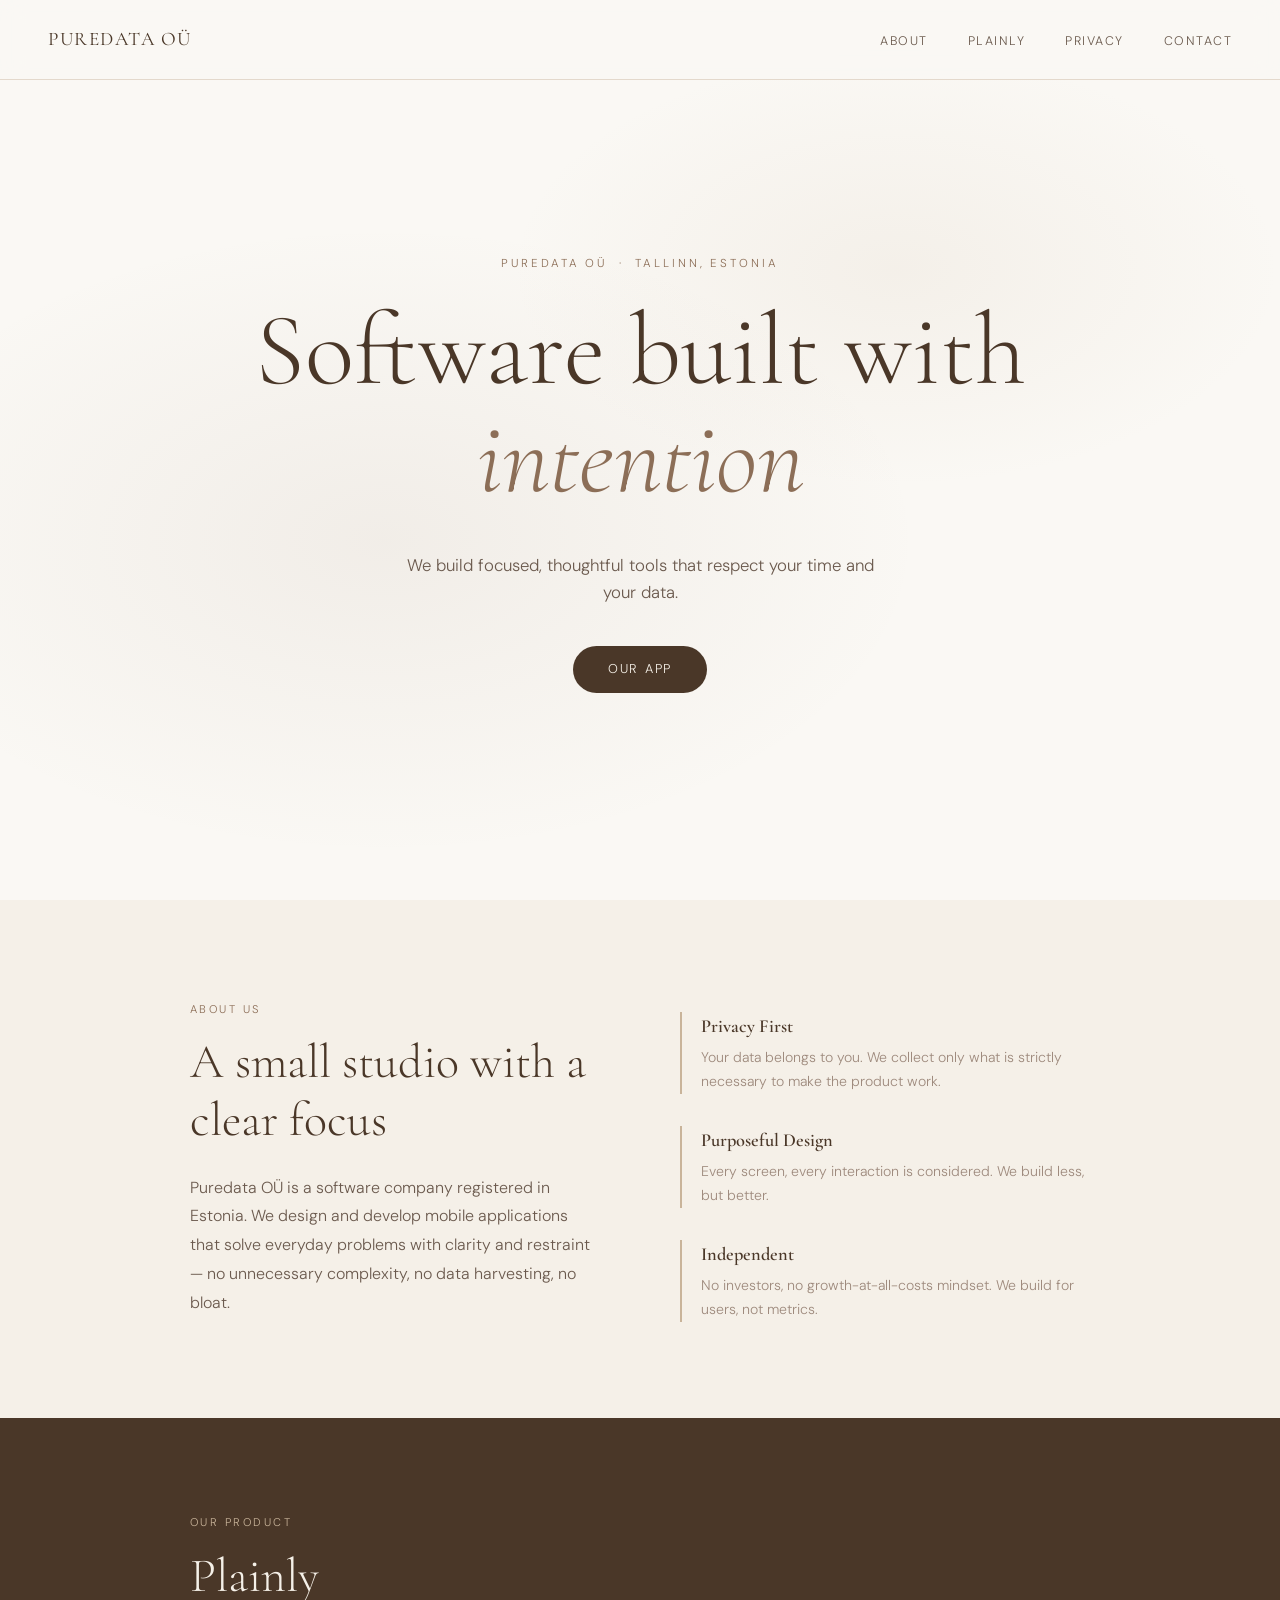
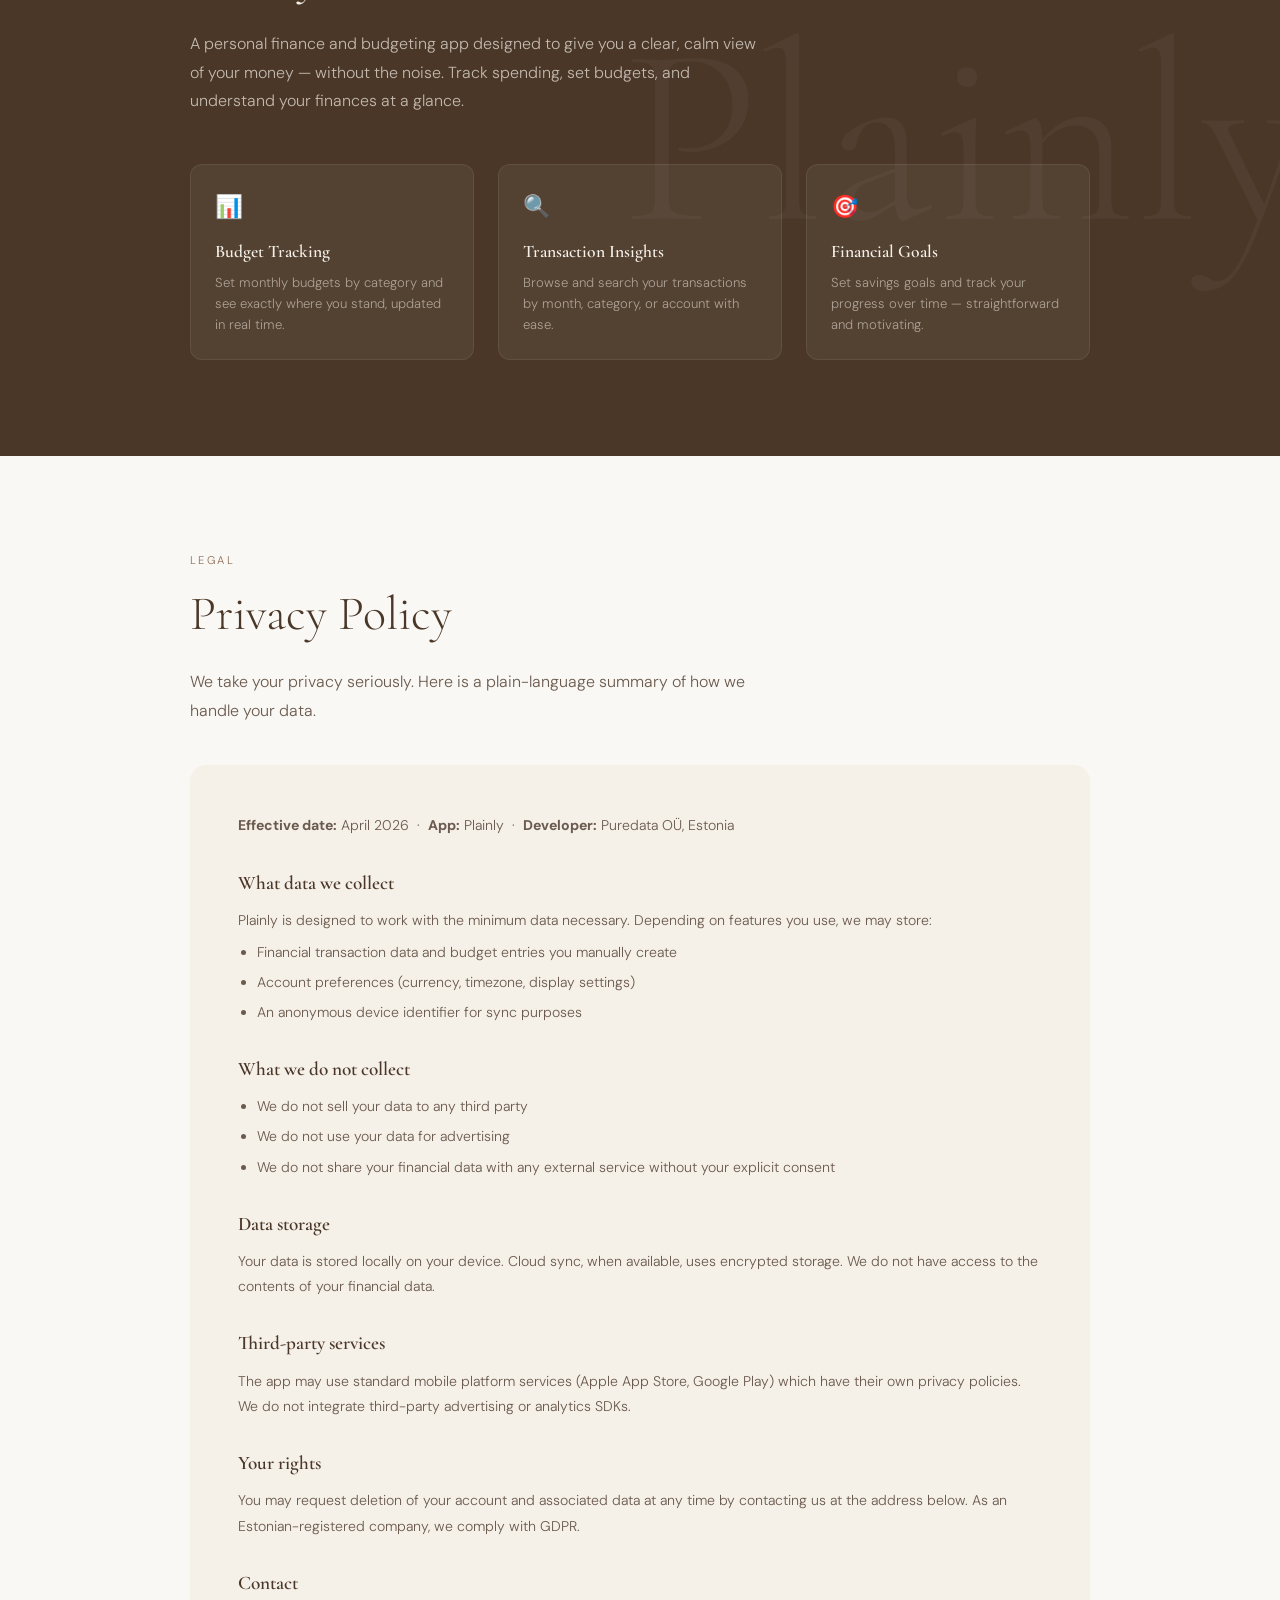
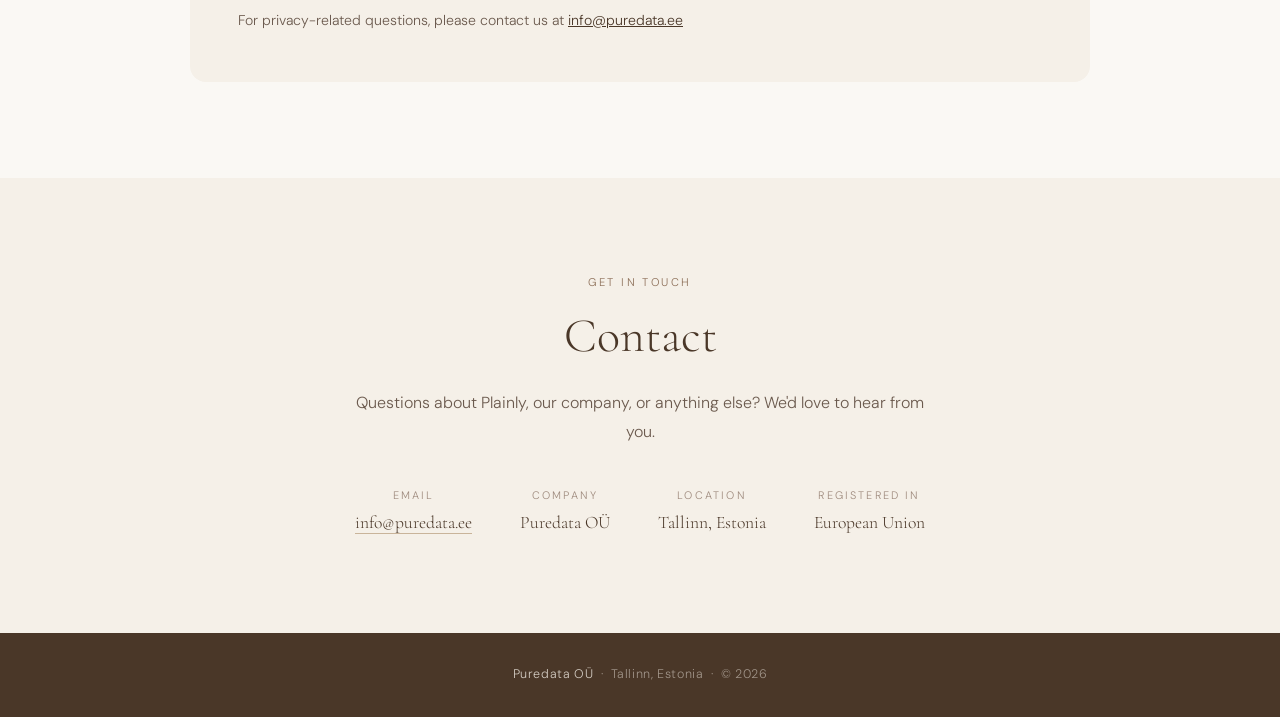
==== index.html @ ced9083c "Add initial HTML structure for Puredata OÜ website This file contains the complete HTML structure fo" ====
<!DOCTYPE html>
<html lang="en">
<head>
  <meta charset="UTF-8" />
  <meta name="viewport" content="width=device-width, initial-scale=1.0" />
  <title>Puredata OÜ</title>
  <link rel="preconnect" href="https://fonts.googleapis.com" />
  <link rel="preconnect" href="https://fonts.gstatic.com" crossorigin />
  <link href="https://fonts.googleapis.com/css2?family=Cormorant+Garamond:ital,wght@0,300;0,400;0,600;1,300;1,400&family=DM+Sans:wght@300;400;500&display=swap" rel="stylesheet" />
  <style>
    :root {
      --cream: #f5f0e8;
      --warm-white: #faf8f4;
      --walnut: #4a3728;
      --walnut-mid: #6b4f3a;
      --walnut-light: #8c6e57;
      --tan: #c9b49a;
      --tan-light: #e4d9cc;
      --text-dark: #2a1f17;
      --text-mid: #6b5a4e;
      --text-light: #9e8a7d;
    }

    *, *::before, *::after { box-sizing: border-box; margin: 0; padding: 0; }

    html { scroll-behavior: smooth; }

    body {
      background: var(--warm-white);
      color: var(--text-dark);
      font-family: 'DM Sans', sans-serif;
      font-weight: 300;
      line-height: 1.6;
      overflow-x: hidden;
    }

    /* NAV */
    nav {
      position: fixed;
      top: 0; left: 0; right: 0;
      z-index: 100;
      display: flex;
      align-items: center;
      justify-content: space-between;
      padding: 1.5rem 3rem;
      background: rgba(250, 248, 244, 0.85);
      backdrop-filter: blur(12px);
      border-bottom: 1px solid var(--tan-light);
    }

    .nav-logo {
      font-family: 'Cormorant Garamond', serif;
      font-size: 1.2rem;
      font-weight: 400;
      letter-spacing: 0.08em;
      color: var(--walnut);
      text-transform: uppercase;
    }

    .nav-links {
      display: flex;
      gap: 2.5rem;
      list-style: none;
    }

    .nav-links a {
      font-size: 0.78rem;
      letter-spacing: 0.12em;
      text-transform: uppercase;
      color: var(--text-mid);
      text-decoration: none;
      transition: color 0.2s;
    }

    .nav-links a:hover { color: var(--walnut); }

    /* HERO */
    .hero {
      min-height: 100vh;
      display: flex;
      flex-direction: column;
      align-items: center;
      justify-content: center;
      text-align: center;
      padding: 8rem 2rem 5rem;
      position: relative;
      overflow: hidden;
    }

    .hero::before {
      content: '';
      position: absolute;
      inset: 0;
      background:
        radial-gradient(ellipse 60% 50% at 30% 60%, rgba(139, 110, 87, 0.08) 0%, transparent 70%),
        radial-gradient(ellipse 50% 40% at 70% 30%, rgba(201, 180, 154, 0.12) 0%, transparent 60%);
      pointer-events: none;
    }

    .hero-eyebrow {
      font-size: 0.72rem;
      letter-spacing: 0.25em;
      text-transform: uppercase;
      color: var(--walnut-light);
      margin-bottom: 1.5rem;
      opacity: 0;
      animation: fadeUp 0.8s ease forwards 0.2s;
    }

    .hero-title {
      font-family: 'Cormorant Garamond', serif;
      font-size: clamp(3.5rem, 8vw, 7rem);
      font-weight: 300;
      line-height: 1.05;
      color: var(--walnut);
      margin-bottom: 1rem;
      opacity: 0;
      animation: fadeUp 0.9s ease forwards 0.4s;
    }

    .hero-title em {
      font-style: italic;
      color: var(--walnut-light);
    }

    .hero-sub {
      font-size: 1.05rem;
      color: var(--text-mid);
      max-width: 480px;
      margin: 1.5rem auto 2.5rem;
      font-weight: 300;
      opacity: 0;
      animation: fadeUp 0.9s ease forwards 0.6s;
    }

    .hero-cta {
      display: inline-block;
      background: var(--walnut);
      color: var(--cream);
      padding: 0.85rem 2.2rem;
      border-radius: 100px;
      font-size: 0.8rem;
      letter-spacing: 0.14em;
      text-transform: uppercase;
      text-decoration: none;
      transition: background 0.2s, transform 0.2s;
      opacity: 0;
      animation: fadeUp 0.9s ease forwards 0.8s;
    }

    .hero-cta:hover {
      background: var(--walnut-mid);
      transform: translateY(-2px);
    }

    /* DIVIDER */
    .divider {
      width: 40px;
      height: 1px;
      background: var(--tan);
      margin: 0 auto;
    }

    /* SECTION BASE */
    section {
      padding: 6rem 2rem;
    }

    .container {
      max-width: 900px;
      margin: 0 auto;
    }

    .section-label {
      font-size: 0.7rem;
      letter-spacing: 0.22em;
      text-transform: uppercase;
      color: var(--walnut-light);
      margin-bottom: 1rem;
    }

    .section-title {
      font-family: 'Cormorant Garamond', serif;
      font-size: clamp(2rem, 4vw, 3rem);
      font-weight: 300;
      color: var(--walnut);
      line-height: 1.2;
      margin-bottom: 1.5rem;
    }

    .section-body {
      font-size: 1rem;
      color: var(--text-mid);
      max-width: 580px;
      line-height: 1.8;
    }

    /* ABOUT */
    .about {
      background: var(--cream);
    }

    .about-grid {
      display: grid;
      grid-template-columns: 1fr 1fr;
      gap: 5rem;
      align-items: center;
    }

    .about-values {
      display: flex;
      flex-direction: column;
      gap: 2rem;
      margin-top: 1rem;
    }

    .value-item {
      border-left: 2px solid var(--tan);
      padding-left: 1.2rem;
    }

    .value-title {
      font-family: 'Cormorant Garamond', serif;
      font-size: 1.15rem;
      font-weight: 600;
      color: var(--walnut);
      margin-bottom: 0.3rem;
    }

    .value-desc {
      font-size: 0.88rem;
      color: var(--text-light);
      line-height: 1.7;
    }

    /* APP SECTION */
    .app-section {
      background: var(--walnut);
      color: var(--cream);
      position: relative;
      overflow: hidden;
    }

    .app-section::before {
      content: 'Plainly';
      position: absolute;
      right: -2rem;
      top: 50%;
      transform: translateY(-50%);
      font-family: 'Cormorant Garamond', serif;
      font-size: clamp(8rem, 20vw, 18rem);
      font-weight: 300;
      color: rgba(255,255,255,0.04);
      line-height: 1;
      pointer-events: none;
      white-space: nowrap;
    }

    .app-section .section-label { color: var(--tan); }
    .app-section .section-title { color: var(--cream); }
    .app-section .section-body { color: rgba(245, 240, 232, 0.7); }

    .app-features {
      display: grid;
      grid-template-columns: repeat(3, 1fr);
      gap: 1.5rem;
      margin-top: 3rem;
    }

    .feature-card {
      background: rgba(255,255,255,0.05);
      border: 1px solid rgba(255,255,255,0.08);
      border-radius: 12px;
      padding: 1.5rem;
      transition: background 0.2s;
    }

    .feature-card:hover {
      background: rgba(255,255,255,0.09);
    }

    .feature-icon {
      font-size: 1.4rem;
      margin-bottom: 0.8rem;
    }

    .feature-name {
      font-family: 'Cormorant Garamond', serif;
      font-size: 1.1rem;
      font-weight: 600;
      color: var(--cream);
      margin-bottom: 0.4rem;
    }

    .feature-desc {
      font-size: 0.82rem;
      color: rgba(245, 240, 232, 0.55);
      line-height: 1.6;
    }

    /* PRIVACY POLICY */
    .privacy {
      background: var(--warm-white);
    }

    .privacy-content {
      background: var(--cream);
      border-radius: 16px;
      padding: 3rem;
      margin-top: 2.5rem;
    }

    .privacy-content h3 {
      font-family: 'Cormorant Garamond', serif;
      font-size: 1.2rem;
      font-weight: 600;
      color: var(--walnut);
      margin: 1.8rem 0 0.6rem;
    }

    .privacy-content h3:first-child { margin-top: 0; }

    .privacy-content p, .privacy-content li {
      font-size: 0.88rem;
      color: var(--text-mid);
      line-height: 1.8;
    }

    .privacy-content ul {
      padding-left: 1.2rem;
      margin-top: 0.4rem;
    }

    .privacy-content li { margin-bottom: 0.3rem; }

    /* CONTACT */
    .contact {
      background: var(--cream);
      text-align: center;
    }

    .contact .section-body { margin: 0 auto; }

    .contact-details {
      display: flex;
      justify-content: center;
      gap: 3rem;
      margin-top: 2.5rem;
      flex-wrap: wrap;
    }

    .contact-item {
      display: flex;
      flex-direction: column;
      gap: 0.3rem;
    }

    .contact-label {
      font-size: 0.68rem;
      letter-spacing: 0.2em;
      text-transform: uppercase;
      color: var(--text-light);
    }

    .contact-value {
      font-family: 'Cormorant Garamond', serif;
      font-size: 1.1rem;
      color: var(--walnut);
    }

    .contact-value a {
      color: inherit;
      text-decoration: none;
      border-bottom: 1px solid var(--tan);
      transition: border-color 0.2s;
    }

    .contact-value a:hover { border-color: var(--walnut); }

    /* FOOTER */
    footer {
      background: var(--walnut);
      color: rgba(245, 240, 232, 0.5);
      text-align: center;
      padding: 2rem;
      font-size: 0.78rem;
      letter-spacing: 0.05em;
    }

    footer span { color: rgba(245, 240, 232, 0.8); }

    /* ANIMATIONS */
    @keyframes fadeUp {
      from { opacity: 0; transform: translateY(20px); }
      to   { opacity: 1; transform: translateY(0); }
    }

    /* RESPONSIVE */
    @media (max-width: 700px) {
      nav { padding: 1.2rem 1.5rem; }
      .nav-links { gap: 1.5rem; }
      .about-grid { grid-template-columns: 1fr; gap: 2.5rem; }
      .app-features { grid-template-columns: 1fr; }
      .privacy-content { padding: 1.8rem; }
      .contact-details { gap: 2rem; }
    }
  </style>
</head>
<body>

  <!-- NAV -->
  <nav>
    <div class="nav-logo">Puredata OÜ</div>
    <ul class="nav-links">
      <li><a href="#about">About</a></li>
      <li><a href="#app">Plainly</a></li>
      <li><a href="#privacy">Privacy</a></li>
      <li><a href="#contact">Contact</a></li>
    </ul>
  </nav>

  <!-- HERO -->
  <section class="hero">
    <p class="hero-eyebrow">Puredata OÜ &nbsp;·&nbsp; Tallinn, Estonia</p>
    <h1 class="hero-title">Software built with<br /><em>intention</em></h1>
    <p class="hero-sub">We build focused, thoughtful tools that respect your time and your data.</p>
    <a href="#app" class="hero-cta">Our App</a>
  </section>

  <!-- ABOUT -->
  <section class="about" id="about">
    <div class="container">
      <div class="about-grid">
        <div>
          <p class="section-label">About Us</p>
          <h2 class="section-title">A small studio with a clear focus</h2>
          <p class="section-body">Puredata OÜ is a software company registered in Estonia. We design and develop mobile applications that solve everyday problems with clarity and restraint — no unnecessary complexity, no data harvesting, no bloat.</p>
        </div>
        <div class="about-values">
          <div class="value-item">
            <div class="value-title">Privacy First</div>
            <div class="value-desc">Your data belongs to you. We collect only what is strictly necessary to make the product work.</div>
          </div>
          <div class="value-item">
            <div class="value-title">Purposeful Design</div>
            <div class="value-desc">Every screen, every interaction is considered. We build less, but better.</div>
          </div>
          <div class="value-item">
            <div class="value-title">Independent</div>
            <div class="value-desc">No investors, no growth-at-all-costs mindset. We build for users, not metrics.</div>
          </div>
        </div>
      </div>
    </div>
  </section>

  <!-- APP -->
  <section class="app-section" id="app">
    <div class="container">
      <p class="section-label">Our Product</p>
      <h2 class="section-title">Plainly</h2>
      <p class="section-body">A personal finance and budgeting app designed to give you a clear, calm view of your money — without the noise. Track spending, set budgets, and understand your finances at a glance.</p>
      <div class="app-features">
        <div class="feature-card">
          <div class="feature-icon">📊</div>
          <div class="feature-name">Budget Tracking</div>
          <div class="feature-desc">Set monthly budgets by category and see exactly where you stand, updated in real time.</div>
        </div>
        <div class="feature-card">
          <div class="feature-icon">🔍</div>
          <div class="feature-name">Transaction Insights</div>
          <div class="feature-desc">Browse and search your transactions by month, category, or account with ease.</div>
        </div>
        <div class="feature-card">
          <div class="feature-icon">🎯</div>
          <div class="feature-name">Financial Goals</div>
          <div class="feature-desc">Set savings goals and track your progress over time — straightforward and motivating.</div>
        </div>
      </div>
    </div>
  </section>

  <!-- PRIVACY POLICY -->
  <section class="privacy" id="privacy">
    <div class="container">
      <p class="section-label">Legal</p>
      <h2 class="section-title">Privacy Policy</h2>
      <p class="section-body">We take your privacy seriously. Here is a plain-language summary of how we handle your data.</p>

      <div class="privacy-content">
        <p><strong>Effective date:</strong> April 2026 &nbsp;·&nbsp; <strong>App:</strong> Plainly &nbsp;·&nbsp; <strong>Developer:</strong> Puredata OÜ, Estonia</p>

        <h3>What data we collect</h3>
        <p>Plainly is designed to work with the minimum data necessary. Depending on features you use, we may store:</p>
        <ul>
          <li>Financial transaction data and budget entries you manually create</li>
          <li>Account preferences (currency, timezone, display settings)</li>
          <li>An anonymous device identifier for sync purposes</li>
        </ul>

        <h3>What we do not collect</h3>
        <ul>
          <li>We do not sell your data to any third party</li>
          <li>We do not use your data for advertising</li>
          <li>We do not share your financial data with any external service without your explicit consent</li>
        </ul>

        <h3>Data storage</h3>
        <p>Your data is stored locally on your device. Cloud sync, when available, uses encrypted storage. We do not have access to the contents of your financial data.</p>

        <h3>Third-party services</h3>
        <p>The app may use standard mobile platform services (Apple App Store, Google Play) which have their own privacy policies. We do not integrate third-party advertising or analytics SDKs.</p>

        <h3>Your rights</h3>
        <p>You may request deletion of your account and associated data at any time by contacting us at the address below. As an Estonian-registered company, we comply with GDPR.</p>

        <h3>Contact</h3>
        <p>For privacy-related questions, please contact us at <a href="mailto:info@puredata.ee" style="color: var(--walnut);">info@puredata.ee</a></p>
      </div>
    </div>
  </section>

  <!-- CONTACT -->
  <section class="contact" id="contact">
    <div class="container">
      <p class="section-label">Get in Touch</p>
      <h2 class="section-title">Contact</h2>
      <p class="section-body">Questions about Plainly, our company, or anything else? We'd love to hear from you.</p>
      <div class="contact-details">
        <div class="contact-item">
          <span class="contact-label">Email</span>
          <span class="contact-value"><a href="mailto:info@puredata.ee">info@puredata.ee</a></span>
        </div>
        <div class="contact-item">
          <span class="contact-label">Company</span>
          <span class="contact-value">Puredata OÜ</span>
        </div>
        <div class="contact-item">
          <span class="contact-label">Location</span>
          <span class="contact-value">Tallinn, Estonia</span>
        </div>
        <div class="contact-item">
          <span class="contact-label">Registered in</span>
          <span class="contact-value">European Union</span>
        </div>
      </div>
    </div>
  </section>

  <!-- FOOTER -->
  <footer>
    <span>Puredata OÜ</span> &nbsp;·&nbsp; Tallinn, Estonia &nbsp;·&nbsp; © 2026
  </footer>

</body>
</html>
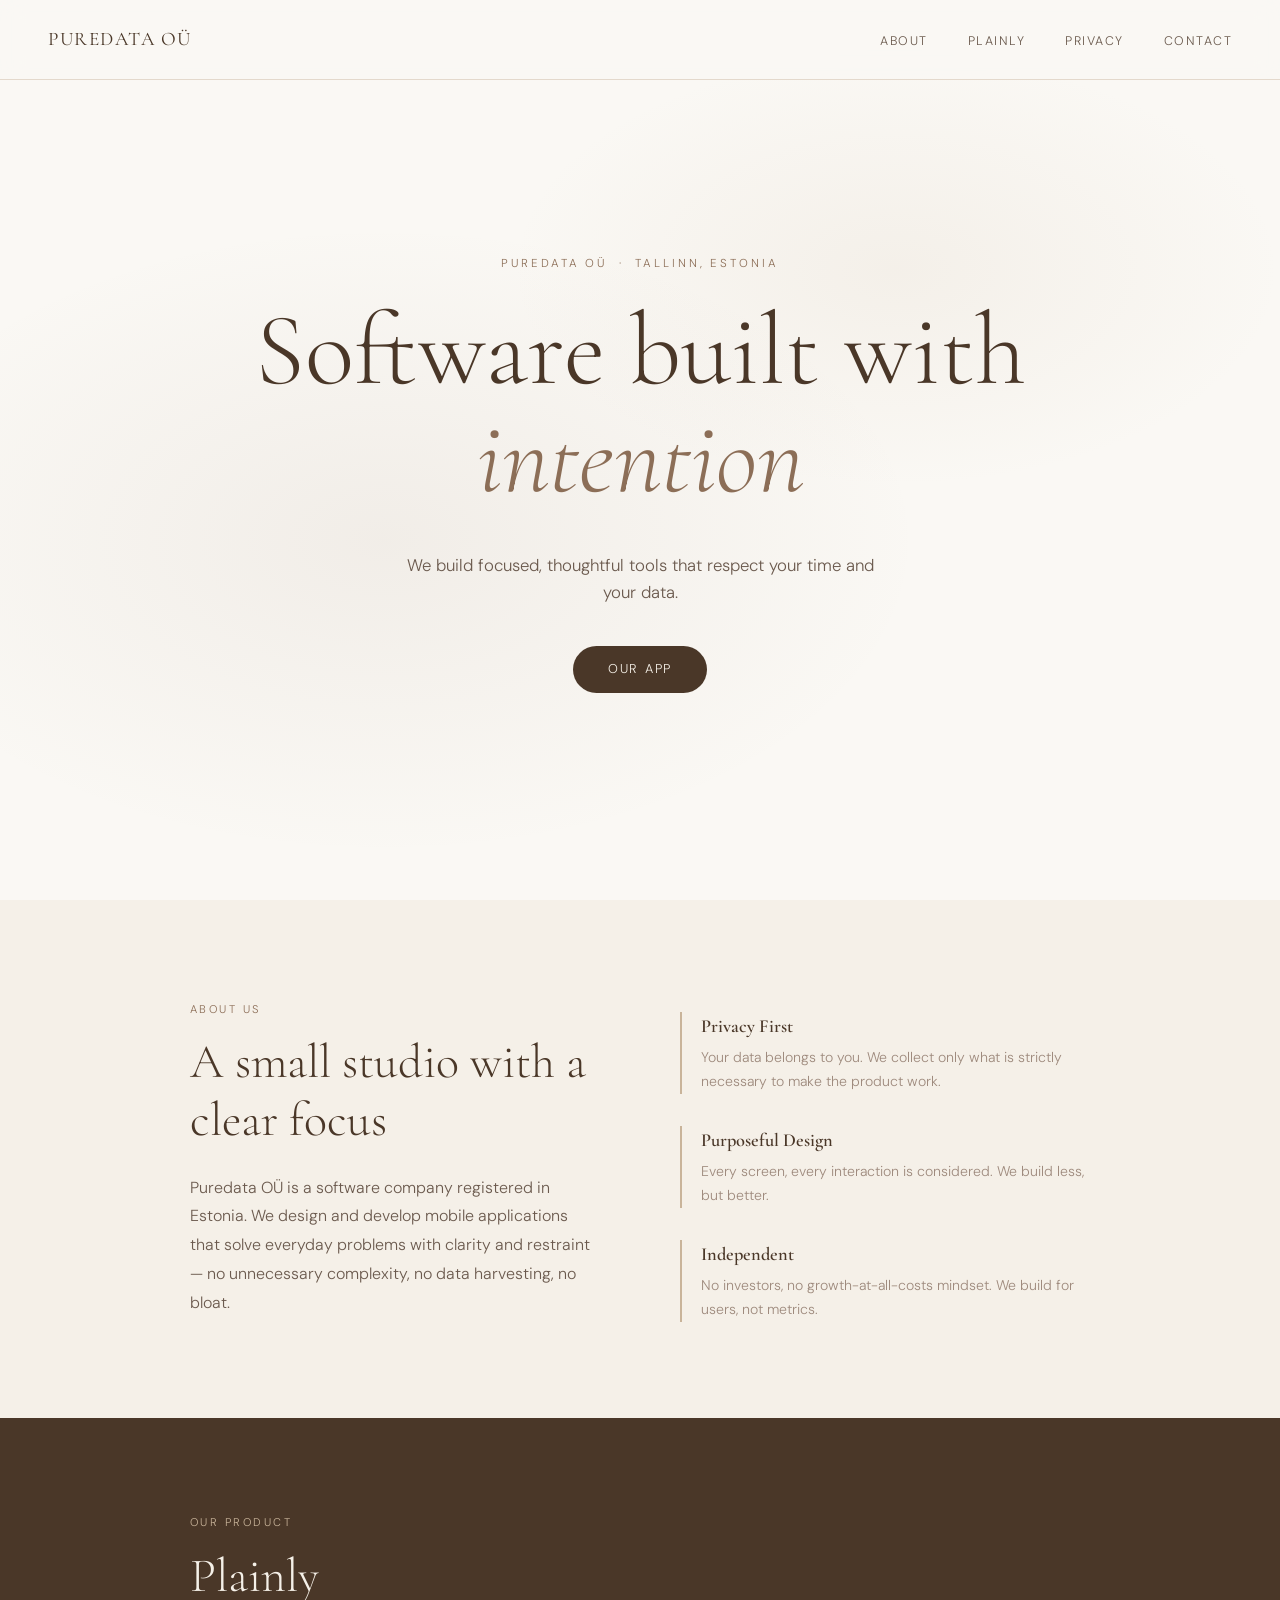
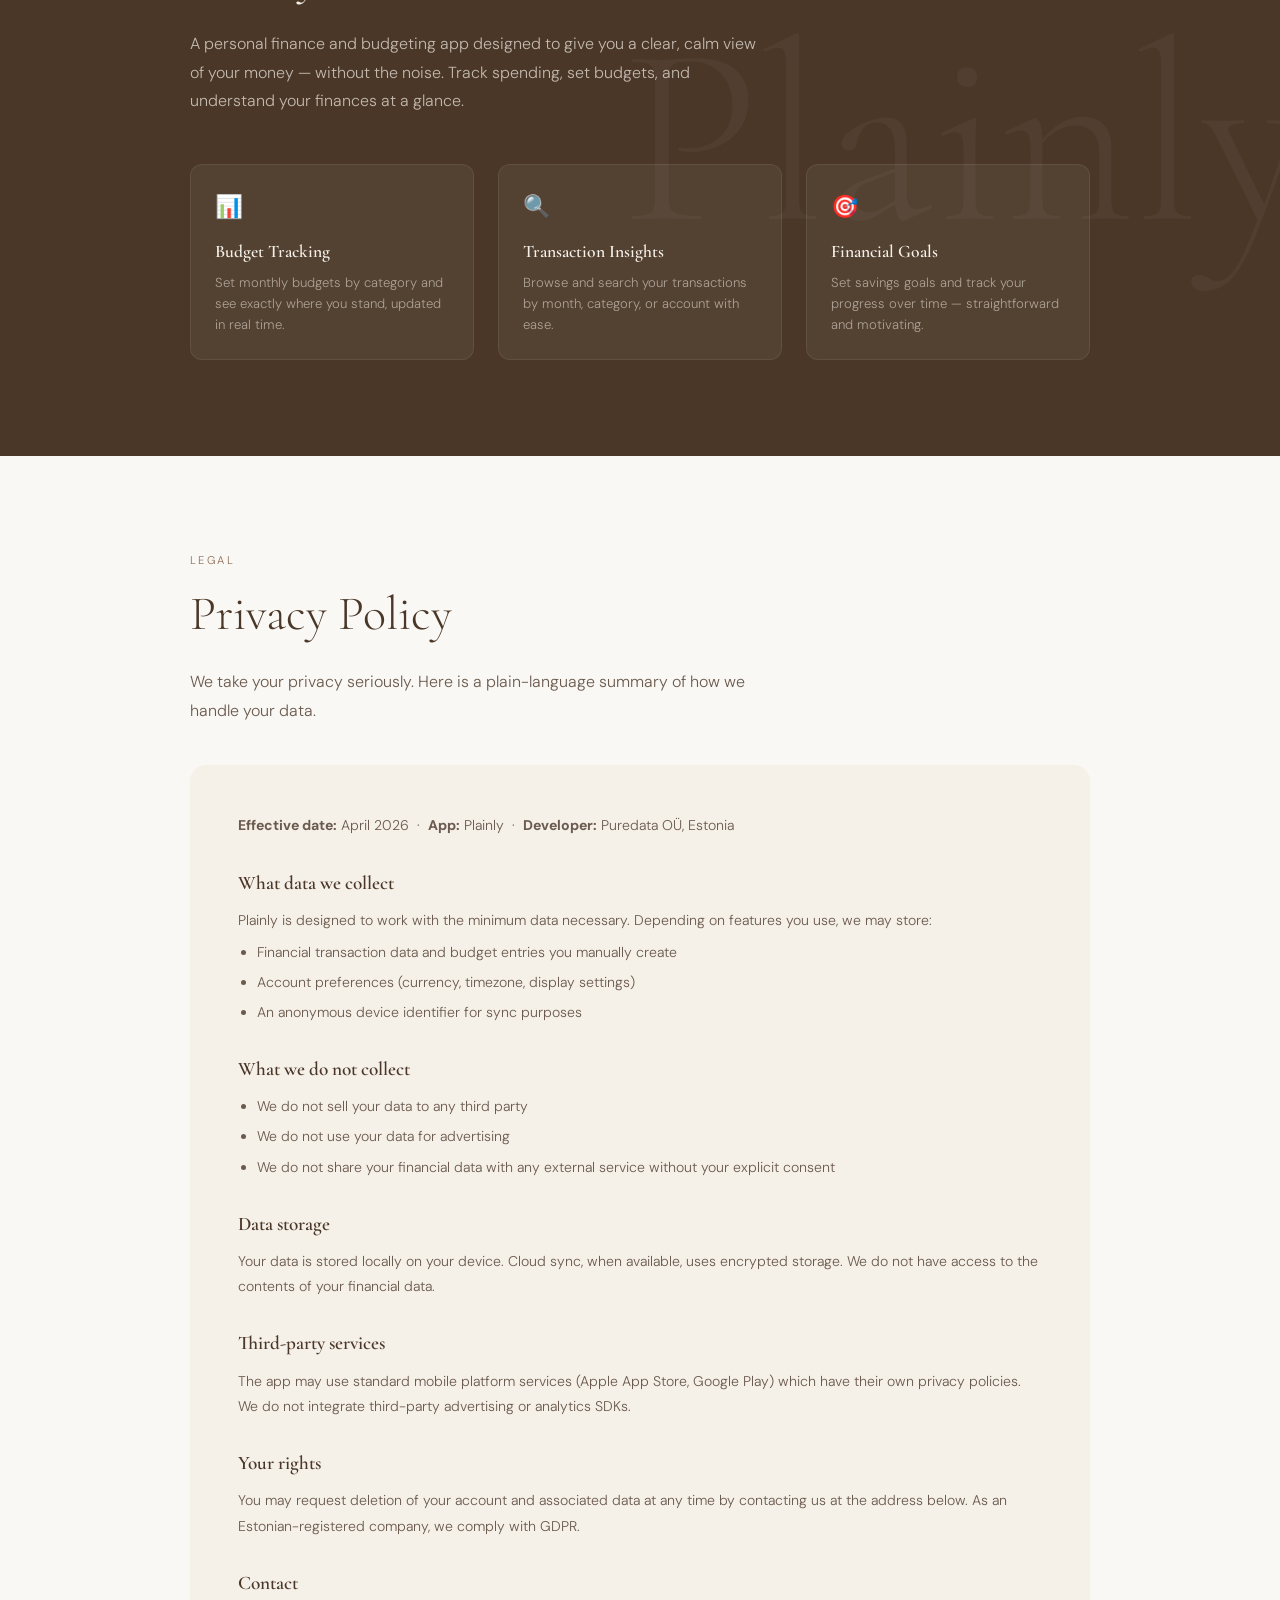
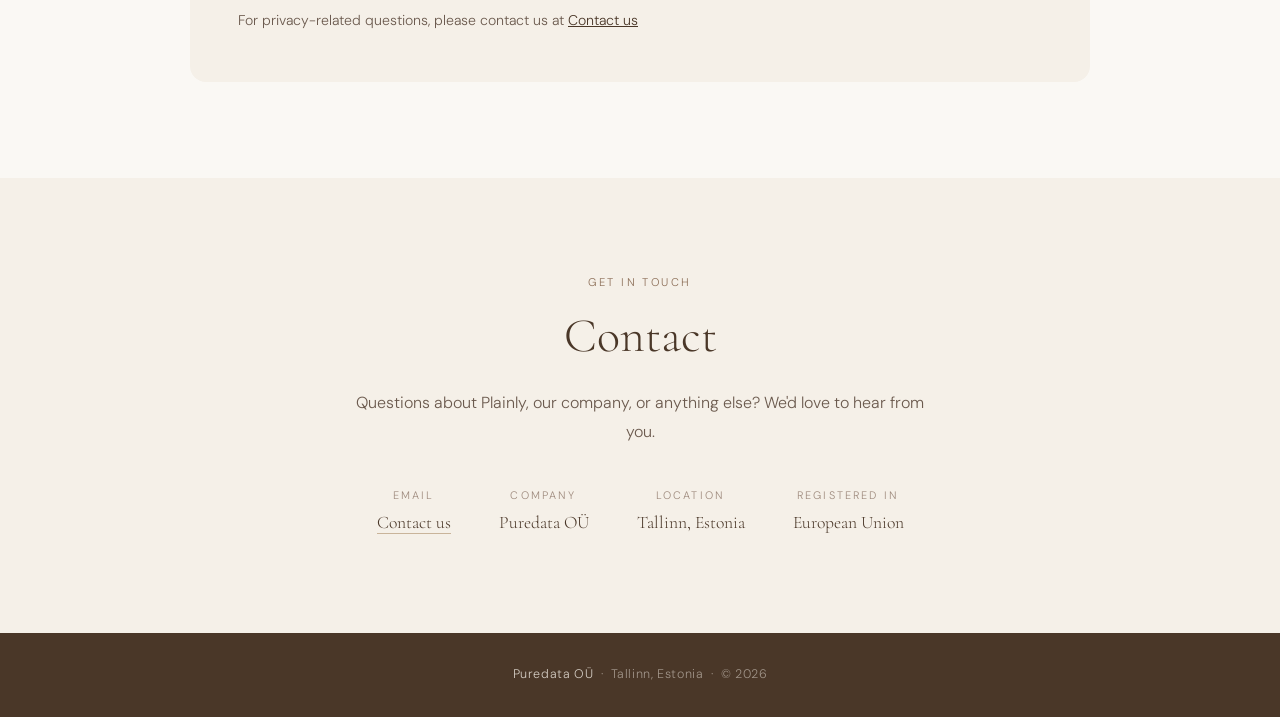
==== commit a78f6b62: "Update index.html" ====
--- a/index.html
+++ b/index.html
@@ -515,7 +515,7 @@
         <p>You may request deletion of your account and associated data at any time by contacting us at the address below. As an Estonian-registered company, we comply with GDPR.</p>
 
         <h3>Contact</h3>
-        <p>For privacy-related questions, please contact us at <a href="mailto:info@puredata.ee" style="color: var(--walnut);">info@puredata.ee</a></p>
+        <p>For privacy-related questions, please contact us at <a href="mailto:info@puredata.ee" style="color: var(--walnut);">Contact us</a></p>
       </div>
     </div>
   </section>
@@ -529,7 +529,7 @@
       <div class="contact-details">
         <div class="contact-item">
           <span class="contact-label">Email</span>
-          <span class="contact-value"><a href="mailto:info@puredata.ee">info@puredata.ee</a></span>
+          <span class="contact-value"><a href="mailto:info@puredata.ee">Contact us</a></span>
         </div>
         <div class="contact-item">
           <span class="contact-label">Company</span>
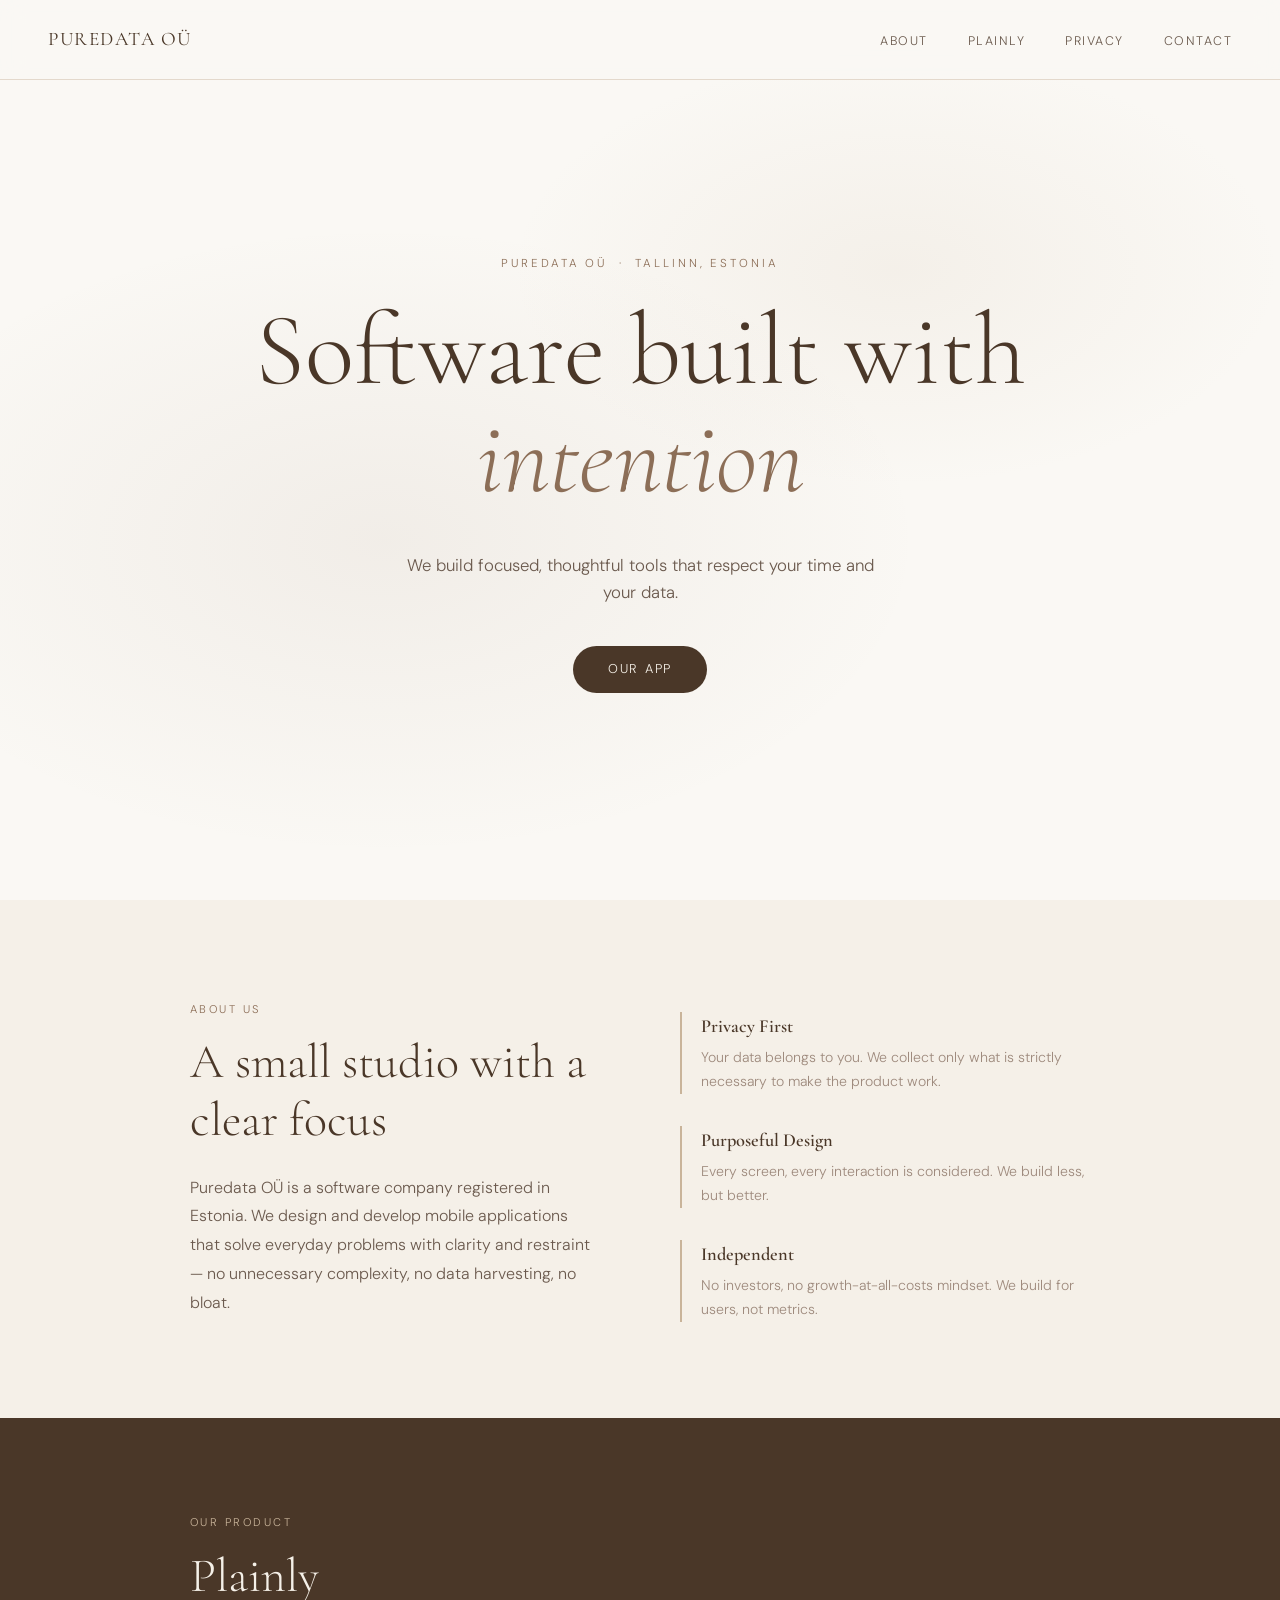
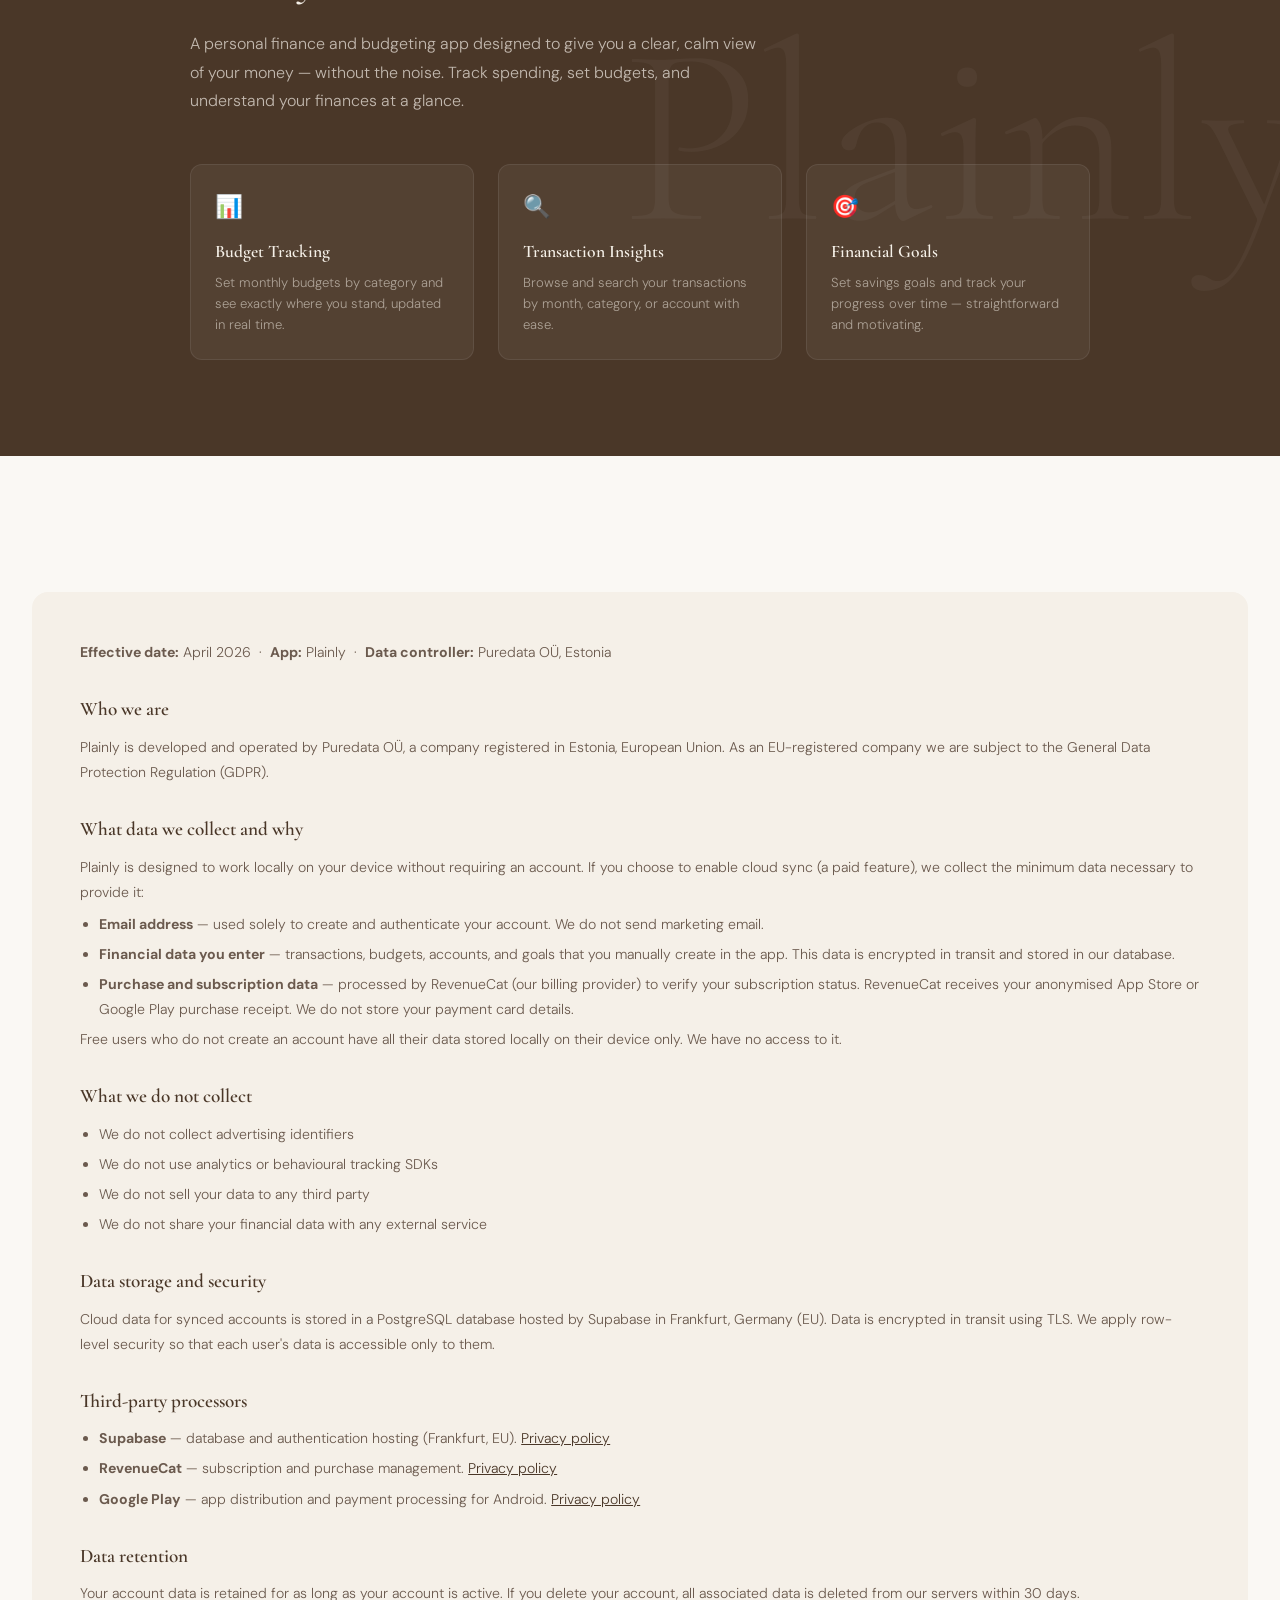
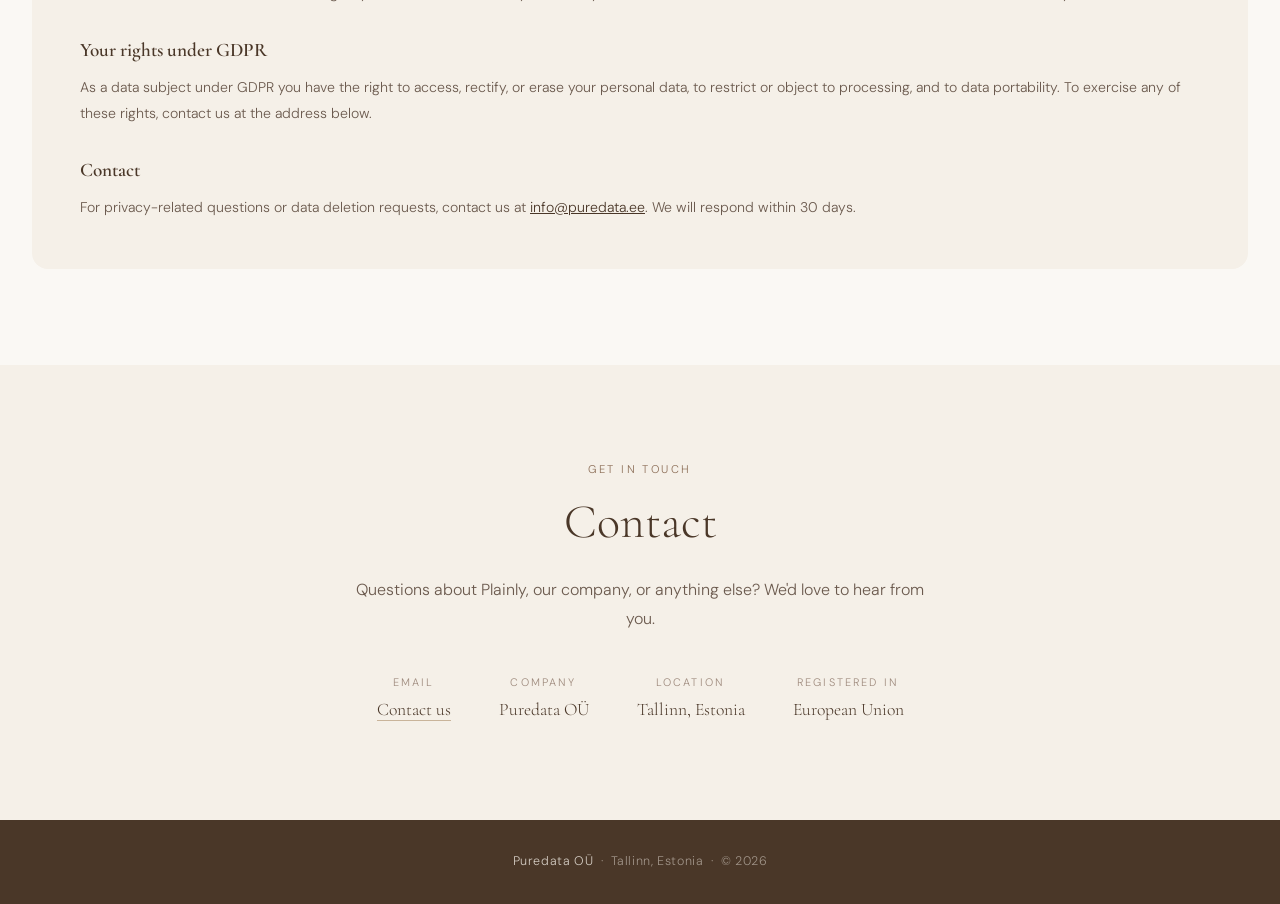
==== commit 4359bf48: "Update index.html" ====
--- a/index.html
+++ b/index.html
@@ -482,42 +482,49 @@
 
   <!-- PRIVACY POLICY -->
   <section class="privacy" id="privacy">
-    <div class="container">
-      <p class="section-label">Legal</p>
-      <h2 class="section-title">Privacy Policy</h2>
-      <p class="section-body">We take your privacy seriously. Here is a plain-language summary of how we handle your data.</p>
-
-      <div class="privacy-content">
-        <p><strong>Effective date:</strong> April 2026 &nbsp;·&nbsp; <strong>App:</strong> Plainly &nbsp;·&nbsp; <strong>Developer:</strong> Puredata OÜ, Estonia</p>
-
-        <h3>What data we collect</h3>
-        <p>Plainly is designed to work with the minimum data necessary. Depending on features you use, we may store:</p>
-        <ul>
-          <li>Financial transaction data and budget entries you manually create</li>
-          <li>Account preferences (currency, timezone, display settings)</li>
-          <li>An anonymous device identifier for sync purposes</li>
-        </ul>
-
-        <h3>What we do not collect</h3>
-        <ul>
-          <li>We do not sell your data to any third party</li>
-          <li>We do not use your data for advertising</li>
-          <li>We do not share your financial data with any external service without your explicit consent</li>
-        </ul>
-
-        <h3>Data storage</h3>
-        <p>Your data is stored locally on your device. Cloud sync, when available, uses encrypted storage. We do not have access to the contents of your financial data.</p>
-
-        <h3>Third-party services</h3>
-        <p>The app may use standard mobile platform services (Apple App Store, Google Play) which have their own privacy policies. We do not integrate third-party advertising or analytics SDKs.</p>
-
-        <h3>Your rights</h3>
-        <p>You may request deletion of your account and associated data at any time by contacting us at the address below. As an Estonian-registered company, we comply with GDPR.</p>
-
-        <h3>Contact</h3>
-        <p>For privacy-related questions, please contact us at <a href="mailto:info@puredata.ee" style="color: var(--walnut);">Contact us</a></p>
-      </div>
+    <div class="privacy-content">
+      <p><strong>Effective date:</strong> April 2026 &nbsp;·&nbsp; <strong>App:</strong> Plainly &nbsp;·&nbsp; <strong>Data controller:</strong> Puredata OÜ, Estonia</p>
+    
+      <h3>Who we are</h3>
+      <p>Plainly is developed and operated by Puredata OÜ, a company registered in Estonia, European Union. As an EU-registered company we are subject to the General Data Protection Regulation (GDPR).</p>
+    
+      <h3>What data we collect and why</h3>
+      <p>Plainly is designed to work locally on your device without requiring an account. If you choose to enable cloud sync (a paid feature), we collect the minimum data necessary to provide it:</p>
+      <ul>
+        <li><strong>Email address</strong> — used solely to create and authenticate your account. We do not send marketing email.</li>
+        <li><strong>Financial data you enter</strong> — transactions, budgets, accounts, and goals that you manually create in the app. This data is encrypted in transit and stored in our database.</li>
+        <li><strong>Purchase and subscription data</strong> — processed by RevenueCat (our billing provider) to verify your subscription status. RevenueCat receives your anonymised App Store or Google Play purchase receipt. We do not store your payment card details.</li>
+      </ul>
+      <p>Free users who do not create an account have all their data stored locally on their device only. We have no access to it.</p>
+    
+      <h3>What we do not collect</h3>
+      <ul>
+        <li>We do not collect advertising identifiers</li>
+        <li>We do not use analytics or behavioural tracking SDKs</li>
+        <li>We do not sell your data to any third party</li>
+        <li>We do not share your financial data with any external service</li>
+      </ul>
+    
+      <h3>Data storage and security</h3>
+      <p>Cloud data for synced accounts is stored in a PostgreSQL database hosted by Supabase in Frankfurt, Germany (EU). Data is encrypted in transit using TLS. We apply row-level security so that each user's data is accessible only to them.</p>
+    
+      <h3>Third-party processors</h3>
+      <ul>
+        <li><strong>Supabase</strong> — database and authentication hosting (Frankfurt, EU). <a href="https://supabase.com/privacy" style="color: var(--walnut);">Privacy policy</a></li>
+        <li><strong>RevenueCat</strong> — subscription and purchase management. <a href="https://www.revenuecat.com/privacy" style="color: var(--walnut);">Privacy policy</a></li>
+        <li><strong>Google Play</strong> — app distribution and payment processing for Android. <a href="https://policies.google.com/privacy" style="color: var(--walnut);">Privacy policy</a></li>
+      </ul>
+    
+      <h3>Data retention</h3>
+      <p>Your account data is retained for as long as your account is active. If you delete your account, all associated data is deleted from our servers within 30 days.</p>
+    
+      <h3>Your rights under GDPR</h3>
+      <p>As a data subject under GDPR you have the right to access, rectify, or erase your personal data, to restrict or object to processing, and to data portability. To exercise any of these rights, contact us at the address below.</p>
+    
+      <h3>Contact</h3>
+      <p>For privacy-related questions or data deletion requests, contact us at <a href="mailto:info@puredata.ee" style="color: var(--walnut);">info@puredata.ee</a>. We will respond within 30 days.</p>
     </div>
+
   </section>
 
   <!-- CONTACT -->
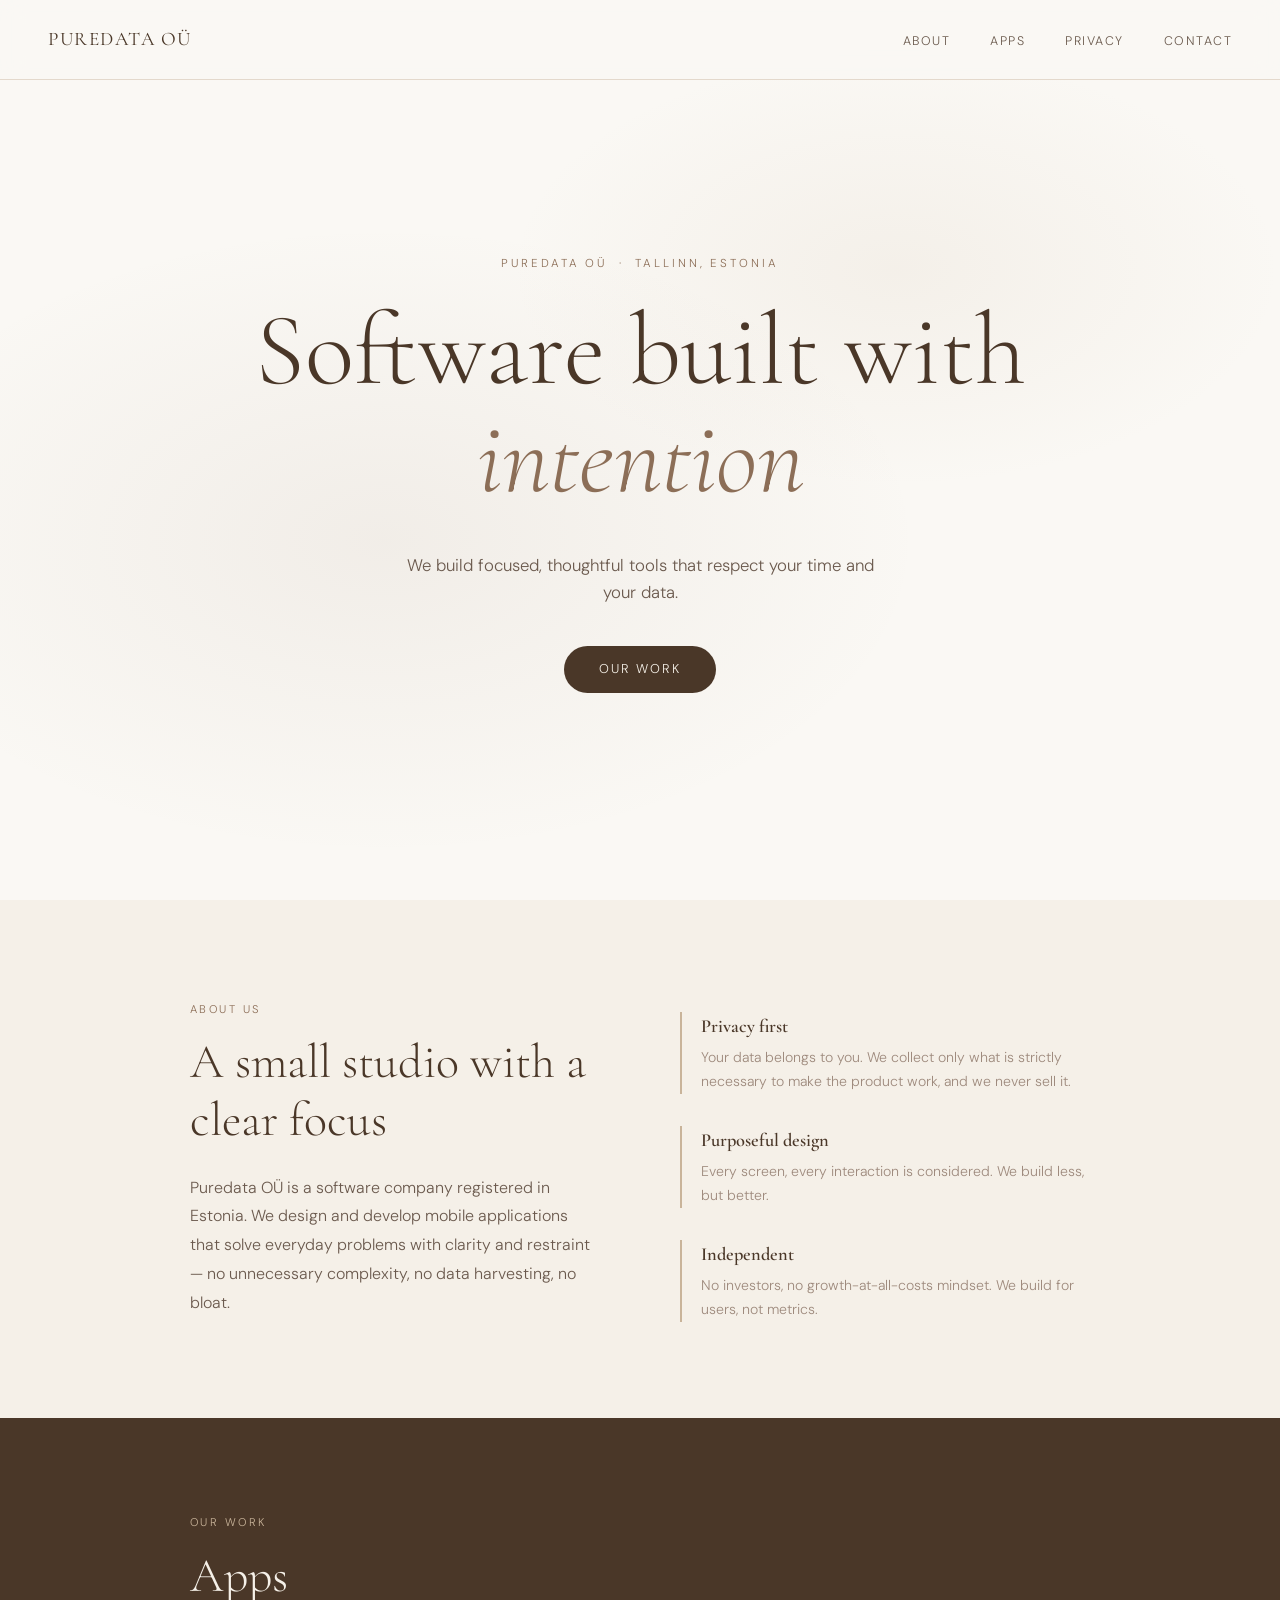
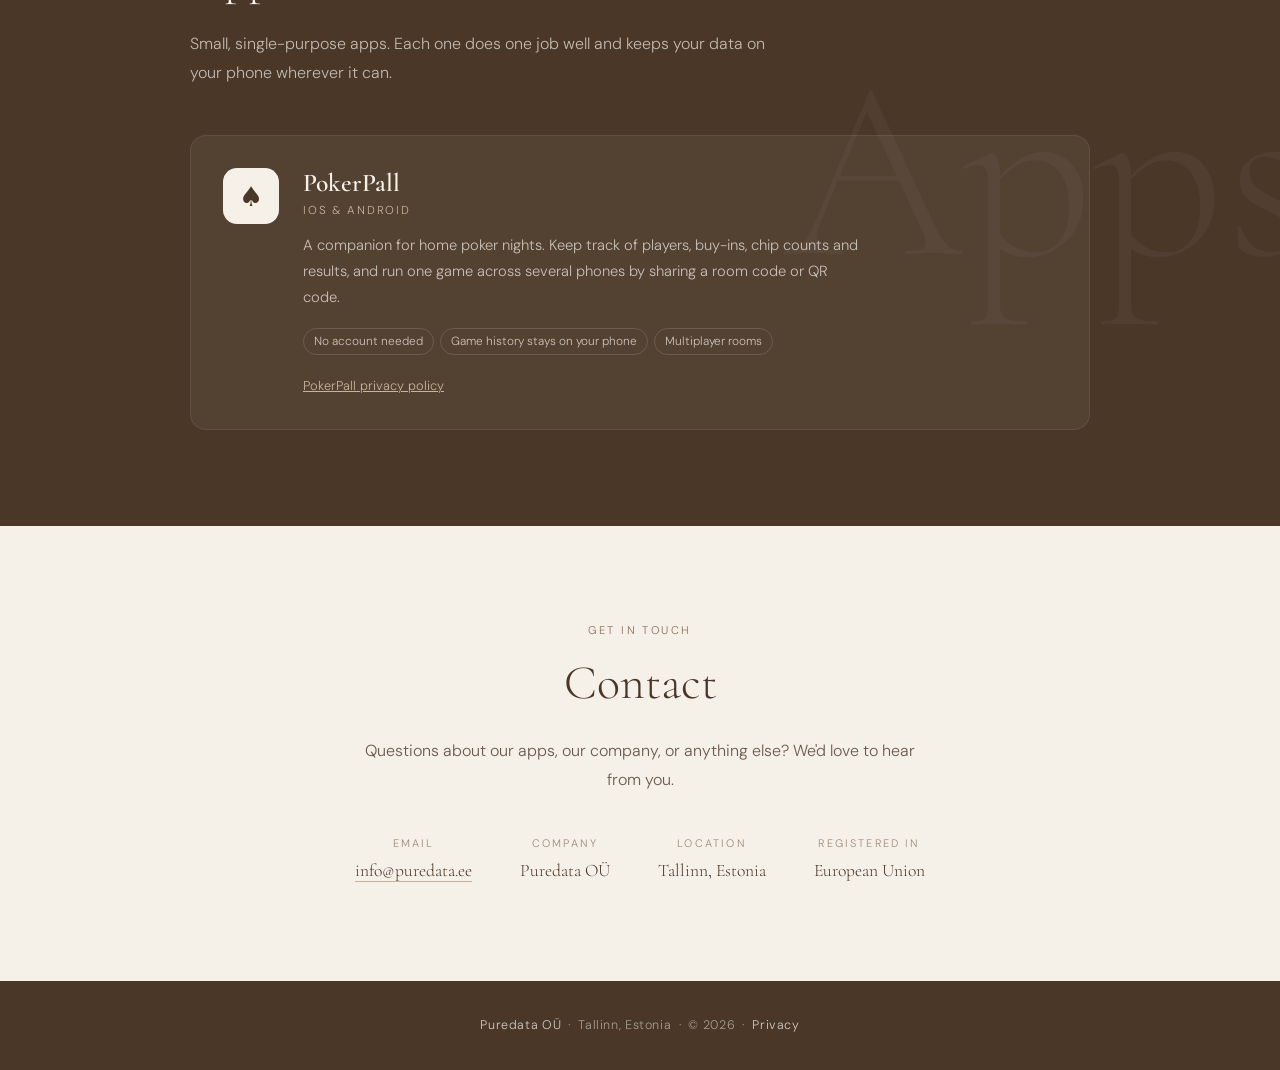
==== commit c349c29e: "Add files via upload" ====
--- a/index.html
+++ b/index.html
@@ -3,77 +3,17 @@
 <head>
   <meta charset="UTF-8" />
   <meta name="viewport" content="width=device-width, initial-scale=1.0" />
-  <title>Puredata OÜ</title>
+  <title>Puredata OÜ — Software built with intention</title>
+  <meta name="description" content="Puredata OÜ is a small software studio in Tallinn, Estonia, building focused mobile apps that respect your time and your data." />
   <link rel="preconnect" href="https://fonts.googleapis.com" />
   <link rel="preconnect" href="https://fonts.gstatic.com" crossorigin />
   <link href="https://fonts.googleapis.com/css2?family=Cormorant+Garamond:ital,wght@0,300;0,400;0,600;1,300;1,400&family=DM+Sans:wght@300;400;500&display=swap" rel="stylesheet" />
+  <link rel="stylesheet" href="/site.css" />
+  <script>
+    /* Old links to puredata.ee/#app pointed at Plainly, which now has its own page. */
+    if (location.hash === '#app') location.replace('/plainly/');
+  </script>
   <style>
-    :root {
-      --cream: #f5f0e8;
-      --warm-white: #faf8f4;
-      --walnut: #4a3728;
-      --walnut-mid: #6b4f3a;
-      --walnut-light: #8c6e57;
-      --tan: #c9b49a;
-      --tan-light: #e4d9cc;
-      --text-dark: #2a1f17;
-      --text-mid: #6b5a4e;
-      --text-light: #9e8a7d;
-    }
-
-    *, *::before, *::after { box-sizing: border-box; margin: 0; padding: 0; }
-
-    html { scroll-behavior: smooth; }
-
-    body {
-      background: var(--warm-white);
-      color: var(--text-dark);
-      font-family: 'DM Sans', sans-serif;
-      font-weight: 300;
-      line-height: 1.6;
-      overflow-x: hidden;
-    }
-
-    /* NAV */
-    nav {
-      position: fixed;
-      top: 0; left: 0; right: 0;
-      z-index: 100;
-      display: flex;
-      align-items: center;
-      justify-content: space-between;
-      padding: 1.5rem 3rem;
-      background: rgba(250, 248, 244, 0.85);
-      backdrop-filter: blur(12px);
-      border-bottom: 1px solid var(--tan-light);
-    }
-
-    .nav-logo {
-      font-family: 'Cormorant Garamond', serif;
-      font-size: 1.2rem;
-      font-weight: 400;
-      letter-spacing: 0.08em;
-      color: var(--walnut);
-      text-transform: uppercase;
-    }
-
-    .nav-links {
-      display: flex;
-      gap: 2.5rem;
-      list-style: none;
-    }
-
-    .nav-links a {
-      font-size: 0.78rem;
-      letter-spacing: 0.12em;
-      text-transform: uppercase;
-      color: var(--text-mid);
-      text-decoration: none;
-      transition: color 0.2s;
-    }
-
-    .nav-links a:hover { color: var(--walnut); }
-
     /* HERO */
     .hero {
       min-height: 100vh;
@@ -108,8 +48,8 @@
     }
 
     .hero-title {
-      font-family: 'Cormorant Garamond', serif;
-      font-size: clamp(3.5rem, 8vw, 7rem);
+      font-family: var(--serif);
+      font-size: clamp(3rem, 8vw, 7rem);
       font-weight: 300;
       line-height: 1.05;
       color: var(--walnut);
@@ -118,17 +58,13 @@
       animation: fadeUp 0.9s ease forwards 0.4s;
     }
 
-    .hero-title em {
-      font-style: italic;
-      color: var(--walnut-light);
-    }
+    .hero-title em { font-style: italic; color: var(--walnut-light); }
 
     .hero-sub {
       font-size: 1.05rem;
       color: var(--text-mid);
       max-width: 480px;
       margin: 1.5rem auto 2.5rem;
-      font-weight: 300;
       opacity: 0;
       animation: fadeUp 0.9s ease forwards 0.6s;
     }
@@ -148,39 +84,18 @@
       animation: fadeUp 0.9s ease forwards 0.8s;
     }
 
-    .hero-cta:hover {
-      background: var(--walnut-mid);
-      transform: translateY(-2px);
-    }
-
-    /* DIVIDER */
-    .divider {
-      width: 40px;
-      height: 1px;
-      background: var(--tan);
-      margin: 0 auto;
-    }
-
-    /* SECTION BASE */
-    section {
-      padding: 6rem 2rem;
-    }
-
-    .container {
-      max-width: 900px;
-      margin: 0 auto;
-    }
-
-    .section-label {
-      font-size: 0.7rem;
-      letter-spacing: 0.22em;
-      text-transform: uppercase;
-      color: var(--walnut-light);
-      margin-bottom: 1rem;
-    }
+    .hero-cta:hover { background: var(--walnut-mid); color: var(--cream); transform: translateY(-2px); }
+
+    @media (prefers-reduced-motion: reduce) {
+      .hero-eyebrow, .hero-title, .hero-sub, .hero-cta { opacity: 1; }
+    }
+
+    /* SECTIONS */
+    section { padding: 6rem 2rem; }
+    .container { max-width: 900px; margin: 0 auto; }
 
     .section-title {
-      font-family: 'Cormorant Garamond', serif;
+      font-family: var(--serif);
       font-size: clamp(2rem, 4vw, 3rem);
       font-weight: 300;
       color: var(--walnut);
@@ -196,9 +111,7 @@
     }
 
     /* ABOUT */
-    .about {
-      background: var(--cream);
-    }
+    .about { background: var(--cream); }
 
     .about-grid {
       display: grid;
@@ -207,138 +120,105 @@
       align-items: center;
     }
 
-    .about-values {
-      display: flex;
-      flex-direction: column;
-      gap: 2rem;
-      margin-top: 1rem;
-    }
-
-    .value-item {
-      border-left: 2px solid var(--tan);
-      padding-left: 1.2rem;
-    }
+    .about-values { display: flex; flex-direction: column; gap: 2rem; margin-top: 1rem; }
+    .value-item { border-left: 2px solid var(--tan); padding-left: 1.2rem; }
 
     .value-title {
-      font-family: 'Cormorant Garamond', serif;
+      font-family: var(--serif);
       font-size: 1.15rem;
       font-weight: 600;
       color: var(--walnut);
       margin-bottom: 0.3rem;
     }
 
-    .value-desc {
-      font-size: 0.88rem;
-      color: var(--text-light);
-      line-height: 1.7;
-    }
-
-    /* APP SECTION */
-    .app-section {
-      background: var(--walnut);
-      color: var(--cream);
-      position: relative;
-      overflow: hidden;
-    }
-
-    .app-section::before {
-      content: 'Plainly';
+    .value-desc { font-size: 0.88rem; color: var(--text-light); line-height: 1.7; }
+
+    /* APPS */
+    .apps { background: var(--walnut); color: var(--cream); position: relative; overflow: hidden; }
+
+    .apps::before {
+      content: 'Apps';
       position: absolute;
       right: -2rem;
       top: 50%;
       transform: translateY(-50%);
-      font-family: 'Cormorant Garamond', serif;
+      font-family: var(--serif);
       font-size: clamp(8rem, 20vw, 18rem);
       font-weight: 300;
-      color: rgba(255,255,255,0.04);
+      color: rgba(255, 255, 255, 0.04);
       line-height: 1;
       pointer-events: none;
       white-space: nowrap;
     }
 
-    .app-section .section-label { color: var(--tan); }
-    .app-section .section-title { color: var(--cream); }
-    .app-section .section-body { color: rgba(245, 240, 232, 0.7); }
-
-    .app-features {
+    .apps .eyebrow { color: var(--tan); }
+    .apps .section-title { color: var(--cream); }
+    .apps .section-body { color: rgba(245, 240, 232, 0.7); }
+
+    .app-card {
+      position: relative;
+      margin-top: 3rem;
+      background: rgba(255, 255, 255, 0.05);
+      border: 1px solid rgba(255, 255, 255, 0.08);
+      border-radius: 16px;
+      padding: 2rem;
       display: grid;
-      grid-template-columns: repeat(3, 1fr);
+      grid-template-columns: auto 1fr;
       gap: 1.5rem;
-      margin-top: 3rem;
-    }
-
-    .feature-card {
-      background: rgba(255,255,255,0.05);
-      border: 1px solid rgba(255,255,255,0.08);
-      border-radius: 12px;
-      padding: 1.5rem;
-      transition: background 0.2s;
-    }
-
-    .feature-card:hover {
-      background: rgba(255,255,255,0.09);
-    }
-
-    .feature-icon {
-      font-size: 1.4rem;
-      margin-bottom: 0.8rem;
-    }
-
-    .feature-name {
-      font-family: 'Cormorant Garamond', serif;
-      font-size: 1.1rem;
+      align-items: start;
+    }
+
+    .app-mark {
+      width: 56px;
+      height: 56px;
+      border-radius: 14px;
+      background: var(--cream);
+      color: var(--walnut);
+      display: grid;
+      place-items: center;
+      font-size: 1.7rem;
+    }
+
+    .app-name {
+      font-family: var(--serif);
+      font-size: 1.6rem;
       font-weight: 600;
       color: var(--cream);
-      margin-bottom: 0.4rem;
-    }
-
-    .feature-desc {
-      font-size: 0.82rem;
-      color: rgba(245, 240, 232, 0.55);
-      line-height: 1.6;
-    }
-
-    /* PRIVACY POLICY */
-    .privacy {
-      background: var(--warm-white);
-    }
-
-    .privacy-content {
-      background: var(--cream);
-      border-radius: 16px;
-      padding: 3rem;
-      margin-top: 2.5rem;
-    }
-
-    .privacy-content h3 {
-      font-family: 'Cormorant Garamond', serif;
-      font-size: 1.2rem;
-      font-weight: 600;
-      color: var(--walnut);
-      margin: 1.8rem 0 0.6rem;
-    }
-
-    .privacy-content h3:first-child { margin-top: 0; }
-
-    .privacy-content p, .privacy-content li {
-      font-size: 0.88rem;
-      color: var(--text-mid);
-      line-height: 1.8;
-    }
-
-    .privacy-content ul {
-      padding-left: 1.2rem;
-      margin-top: 0.4rem;
-    }
-
-    .privacy-content li { margin-bottom: 0.3rem; }
+      line-height: 1.2;
+    }
+
+    .app-platform {
+      font-size: 0.72rem;
+      letter-spacing: 0.16em;
+      text-transform: uppercase;
+      color: var(--tan);
+      margin: 0.2rem 0 0.8rem;
+    }
+
+    .app-desc { font-size: 0.92rem; color: rgba(245, 240, 232, 0.72); line-height: 1.75; max-width: 560px; }
+
+    .app-points {
+      list-style: none;
+      display: flex;
+      flex-wrap: wrap;
+      gap: 6px;
+      margin-top: 1.1rem;
+    }
+
+    .app-points li {
+      font-size: 0.74rem;
+      padding: 3px 10px;
+      border-radius: 100px;
+      border: 1px solid rgba(255, 255, 255, 0.14);
+      color: rgba(245, 240, 232, 0.75);
+    }
+
+    .app-links { margin-top: 1.3rem; font-size: 0.8rem; }
+    .app-links a { color: var(--tan); }
+    .app-links a:hover { color: var(--cream); }
 
     /* CONTACT */
-    .contact {
-      background: var(--cream);
-      text-align: center;
-    }
-
+    .contact { background: var(--cream); text-align: center; }
     .contact .section-body { margin: 0 auto; }
 
     .contact-details {
@@ -349,11 +229,7 @@
       flex-wrap: wrap;
     }
 
-    .contact-item {
-      display: flex;
-      flex-direction: column;
-      gap: 0.3rem;
-    }
+    .contact-item { display: flex; flex-direction: column; gap: 0.3rem; }
 
     .contact-label {
       font-size: 0.68rem;
@@ -362,11 +238,7 @@
       color: var(--text-light);
     }
 
-    .contact-value {
-      font-family: 'Cormorant Garamond', serif;
-      font-size: 1.1rem;
-      color: var(--walnut);
-    }
+    .contact-value { font-family: var(--serif); font-size: 1.1rem; color: var(--walnut); }
 
     .contact-value a {
       color: inherit;
@@ -377,186 +249,115 @@
 
     .contact-value a:hover { border-color: var(--walnut); }
 
-    /* FOOTER */
-    footer {
-      background: var(--walnut);
-      color: rgba(245, 240, 232, 0.5);
-      text-align: center;
-      padding: 2rem;
-      font-size: 0.78rem;
-      letter-spacing: 0.05em;
-    }
-
-    footer span { color: rgba(245, 240, 232, 0.8); }
-
-    /* ANIMATIONS */
-    @keyframes fadeUp {
-      from { opacity: 0; transform: translateY(20px); }
-      to   { opacity: 1; transform: translateY(0); }
-    }
-
-    /* RESPONSIVE */
     @media (max-width: 700px) {
-      nav { padding: 1.2rem 1.5rem; }
-      .nav-links { gap: 1.5rem; }
+      section { padding: 4.5rem 1rem; }
+      .hero { padding: 7rem 1rem 4rem; }
       .about-grid { grid-template-columns: 1fr; gap: 2.5rem; }
-      .app-features { grid-template-columns: 1fr; }
-      .privacy-content { padding: 1.8rem; }
+      .app-card { grid-template-columns: 1fr; padding: 1.5rem; }
       .contact-details { gap: 2rem; }
     }
   </style>
 </head>
 <body>
 
-  <!-- NAV -->
-  <nav>
-    <div class="nav-logo">Puredata OÜ</div>
+  <nav class="site-nav" aria-label="Main">
+    <a href="/" class="nav-logo">Puredata OÜ</a>
     <ul class="nav-links">
-      <li><a href="#about">About</a></li>
-      <li><a href="#app">Plainly</a></li>
-      <li><a href="#privacy">Privacy</a></li>
+      <li class="nav-optional"><a href="#about">About</a></li>
+      <li><a href="#apps">Apps</a></li>
+      <li><a href="/privacy">Privacy</a></li>
       <li><a href="#contact">Contact</a></li>
     </ul>
   </nav>
 
-  <!-- HERO -->
-  <section class="hero">
-    <p class="hero-eyebrow">Puredata OÜ &nbsp;·&nbsp; Tallinn, Estonia</p>
-    <h1 class="hero-title">Software built with<br /><em>intention</em></h1>
-    <p class="hero-sub">We build focused, thoughtful tools that respect your time and your data.</p>
-    <a href="#app" class="hero-cta">Our App</a>
-  </section>
-
-  <!-- ABOUT -->
-  <section class="about" id="about">
-    <div class="container">
-      <div class="about-grid">
-        <div>
-          <p class="section-label">About Us</p>
-          <h2 class="section-title">A small studio with a clear focus</h2>
-          <p class="section-body">Puredata OÜ is a software company registered in Estonia. We design and develop mobile applications that solve everyday problems with clarity and restraint — no unnecessary complexity, no data harvesting, no bloat.</p>
-        </div>
-        <div class="about-values">
-          <div class="value-item">
-            <div class="value-title">Privacy First</div>
-            <div class="value-desc">Your data belongs to you. We collect only what is strictly necessary to make the product work.</div>
-          </div>
-          <div class="value-item">
-            <div class="value-title">Purposeful Design</div>
-            <div class="value-desc">Every screen, every interaction is considered. We build less, but better.</div>
-          </div>
-          <div class="value-item">
-            <div class="value-title">Independent</div>
-            <div class="value-desc">No investors, no growth-at-all-costs mindset. We build for users, not metrics.</div>
+  <main>
+
+    <section class="hero">
+      <p class="hero-eyebrow">Puredata OÜ &nbsp;·&nbsp; Tallinn, Estonia</p>
+      <h1 class="hero-title">Software built with<br /><em>intention</em></h1>
+      <p class="hero-sub">We build focused, thoughtful tools that respect your time and your data.</p>
+      <a href="#apps" class="hero-cta">Our work</a>
+    </section>
+
+    <section class="about" id="about">
+      <div class="container">
+        <div class="about-grid">
+          <div>
+            <p class="eyebrow">About us</p>
+            <h2 class="section-title">A small studio with a clear focus</h2>
+            <p class="section-body">Puredata OÜ is a software company registered in Estonia. We design and develop mobile applications that solve everyday problems with clarity and restraint — no unnecessary complexity, no data harvesting, no bloat.</p>
+          </div>
+          <div class="about-values">
+            <div class="value-item">
+              <div class="value-title">Privacy first</div>
+              <div class="value-desc">Your data belongs to you. We collect only what is strictly necessary to make the product work, and we never sell it.</div>
+            </div>
+            <div class="value-item">
+              <div class="value-title">Purposeful design</div>
+              <div class="value-desc">Every screen, every interaction is considered. We build less, but better.</div>
+            </div>
+            <div class="value-item">
+              <div class="value-title">Independent</div>
+              <div class="value-desc">No investors, no growth-at-all-costs mindset. We build for users, not metrics.</div>
+            </div>
           </div>
         </div>
       </div>
-    </div>
-  </section>
-
-  <!-- APP -->
-  <section class="app-section" id="app">
-    <div class="container">
-      <p class="section-label">Our Product</p>
-      <h2 class="section-title">Plainly</h2>
-      <p class="section-body">A personal finance and budgeting app designed to give you a clear, calm view of your money — without the noise. Track spending, set budgets, and understand your finances at a glance.</p>
-      <div class="app-features">
-        <div class="feature-card">
-          <div class="feature-icon">📊</div>
-          <div class="feature-name">Budget Tracking</div>
-          <div class="feature-desc">Set monthly budgets by category and see exactly where you stand, updated in real time.</div>
-        </div>
-        <div class="feature-card">
-          <div class="feature-icon">🔍</div>
-          <div class="feature-name">Transaction Insights</div>
-          <div class="feature-desc">Browse and search your transactions by month, category, or account with ease.</div>
-        </div>
-        <div class="feature-card">
-          <div class="feature-icon">🎯</div>
-          <div class="feature-name">Financial Goals</div>
-          <div class="feature-desc">Set savings goals and track your progress over time — straightforward and motivating.</div>
+    </section>
+
+    <section class="apps" id="apps">
+      <div class="container">
+        <p class="eyebrow">Our work</p>
+        <h2 class="section-title">Apps</h2>
+        <p class="section-body">Small, single-purpose apps. Each one does one job well and keeps your data on your phone wherever it can.</p>
+
+        <article class="app-card">
+          <div class="app-mark" aria-hidden="true">♠</div>
+          <div>
+            <h3 class="app-name">PokerPall</h3>
+            <p class="app-platform">iOS &amp; Android</p>
+            <p class="app-desc">A companion for home poker nights. Keep track of players, buy-ins, chip counts and results, and run one game across several phones by sharing a room code or QR code.</p>
+            <ul class="app-points">
+              <li>No account needed</li>
+              <li>Game history stays on your phone</li>
+              <li>Multiplayer rooms</li>
+            </ul>
+            <p class="app-links"><a href="/privacy#pokerpall">PokerPall privacy policy</a></p>
+          </div>
+        </article>
+      </div>
+    </section>
+
+    <section class="contact" id="contact">
+      <div class="container">
+        <p class="eyebrow">Get in touch</p>
+        <h2 class="section-title">Contact</h2>
+        <p class="section-body">Questions about our apps, our company, or anything else? We'd love to hear from you.</p>
+        <div class="contact-details">
+          <div class="contact-item">
+            <span class="contact-label">Email</span>
+            <span class="contact-value"><a href="mailto:info@puredata.ee">info@puredata.ee</a></span>
+          </div>
+          <div class="contact-item">
+            <span class="contact-label">Company</span>
+            <span class="contact-value">Puredata OÜ</span>
+          </div>
+          <div class="contact-item">
+            <span class="contact-label">Location</span>
+            <span class="contact-value">Tallinn, Estonia</span>
+          </div>
+          <div class="contact-item">
+            <span class="contact-label">Registered in</span>
+            <span class="contact-value">European Union</span>
+          </div>
         </div>
       </div>
-    </div>
-  </section>
-
-  <!-- PRIVACY POLICY -->
-  <section class="privacy" id="privacy">
-    <div class="privacy-content">
-      <p><strong>Effective date:</strong> April 2026 &nbsp;·&nbsp; <strong>App:</strong> Plainly &nbsp;·&nbsp; <strong>Data controller:</strong> Puredata OÜ, Estonia</p>
-    
-      <h3>Who we are</h3>
-      <p>Plainly is developed and operated by Puredata OÜ, a company registered in Estonia, European Union. As an EU-registered company we are subject to the General Data Protection Regulation (GDPR).</p>
-    
-      <h3>What data we collect and why</h3>
-      <p>Plainly is designed to work locally on your device without requiring an account. If you choose to enable cloud sync (a paid feature), we collect the minimum data necessary to provide it:</p>
-      <ul>
-        <li><strong>Email address</strong> — used solely to create and authenticate your account. We do not send marketing email.</li>
-        <li><strong>Financial data you enter</strong> — transactions, budgets, accounts, and goals that you manually create in the app. This data is encrypted in transit and stored in our database.</li>
-        <li><strong>Purchase and subscription data</strong> — processed by RevenueCat (our billing provider) to verify your subscription status. RevenueCat receives your anonymised App Store or Google Play purchase receipt. We do not store your payment card details.</li>
-      </ul>
-      <p>Free users who do not create an account have all their data stored locally on their device only. We have no access to it.</p>
-    
-      <h3>What we do not collect</h3>
-      <ul>
-        <li>We do not collect advertising identifiers</li>
-        <li>We do not use analytics or behavioural tracking SDKs</li>
-        <li>We do not sell your data to any third party</li>
-        <li>We do not share your financial data with any external service</li>
-      </ul>
-    
-      <h3>Data storage and security</h3>
-      <p>Cloud data for synced accounts is stored in a PostgreSQL database hosted by Supabase in Frankfurt, Germany (EU). Data is encrypted in transit using TLS. We apply row-level security so that each user's data is accessible only to them.</p>
-    
-      <h3>Third-party processors</h3>
-      <ul>
-        <li><strong>Supabase</strong> — database and authentication hosting (Frankfurt, EU). <a href="https://supabase.com/privacy" style="color: var(--walnut);">Privacy policy</a></li>
-        <li><strong>RevenueCat</strong> — subscription and purchase management. <a href="https://www.revenuecat.com/privacy" style="color: var(--walnut);">Privacy policy</a></li>
-        <li><strong>Google Play</strong> — app distribution and payment processing for Android. <a href="https://policies.google.com/privacy" style="color: var(--walnut);">Privacy policy</a></li>
-      </ul>
-    
-      <h3>Data retention</h3>
-      <p>Your account data is retained for as long as your account is active. If you delete your account, all associated data is deleted from our servers within 30 days.</p>
-    
-      <h3>Your rights under GDPR</h3>
-      <p>As a data subject under GDPR you have the right to access, rectify, or erase your personal data, to restrict or object to processing, and to data portability. To exercise any of these rights, contact us at the address below.</p>
-    
-      <h3>Contact</h3>
-      <p>For privacy-related questions or data deletion requests, contact us at <a href="mailto:info@puredata.ee" style="color: var(--walnut);">info@puredata.ee</a>. We will respond within 30 days.</p>
-    </div>
-
-  </section>
-
-  <!-- CONTACT -->
-  <section class="contact" id="contact">
-    <div class="container">
-      <p class="section-label">Get in Touch</p>
-      <h2 class="section-title">Contact</h2>
-      <p class="section-body">Questions about Plainly, our company, or anything else? We'd love to hear from you.</p>
-      <div class="contact-details">
-        <div class="contact-item">
-          <span class="contact-label">Email</span>
-          <span class="contact-value"><a href="mailto:info@puredata.ee">Contact us</a></span>
-        </div>
-        <div class="contact-item">
-          <span class="contact-label">Company</span>
-          <span class="contact-value">Puredata OÜ</span>
-        </div>
-        <div class="contact-item">
-          <span class="contact-label">Location</span>
-          <span class="contact-value">Tallinn, Estonia</span>
-        </div>
-        <div class="contact-item">
-          <span class="contact-label">Registered in</span>
-          <span class="contact-value">European Union</span>
-        </div>
-      </div>
-    </div>
-  </section>
-
-  <!-- FOOTER -->
-  <footer>
-    <span>Puredata OÜ</span> &nbsp;·&nbsp; Tallinn, Estonia &nbsp;·&nbsp; © 2026
+    </section>
+
+  </main>
+
+  <footer class="site-footer">
+    <span>Puredata OÜ</span> &nbsp;·&nbsp; Tallinn, Estonia &nbsp;·&nbsp; © 2026 &nbsp;·&nbsp; <a href="/privacy">Privacy</a>
   </footer>
 
 </body>
--- a/site.css
+++ b/site.css
@@ -0,0 +1,334 @@
+/* Puredata OÜ — shared styles for every page of puredata.ee */
+
+:root {
+  --cream: #f5f0e8;
+  --warm-white: #faf8f4;
+  --walnut: #4a3728;
+  --walnut-mid: #6b4f3a;
+  --walnut-light: #8c6e57;
+  --tan: #c9b49a;
+  --tan-light: #e4d9cc;
+  --text-dark: #2a1f17;
+  --text-mid: #6b5a4e;
+  --text-light: #9e8a7d;
+  --good-border: #c2d6c8;
+  --good-text: #3a6645;
+  --good-bg: #f0f7f2;
+  --note-bg: #fdf8f2;
+  --destructive: #a03030;
+  --nav-bg: rgba(250, 248, 244, 0.85);
+  --on-walnut: rgba(245, 240, 232, 0.8);
+  --on-walnut-soft: rgba(245, 240, 232, 0.55);
+  --serif: 'Cormorant Garamond', Georgia, serif;
+  --sans: 'DM Sans', system-ui, sans-serif;
+}
+
+*, *::before, *::after { box-sizing: border-box; margin: 0; padding: 0; }
+
+html { scroll-behavior: smooth; scroll-padding-top: 6rem; }
+
+body {
+  background: var(--warm-white);
+  color: var(--text-dark);
+  font-family: var(--sans);
+  font-weight: 300;
+  line-height: 1.6;
+  overflow-x: hidden;
+}
+
+a { color: var(--walnut); }
+a:hover { color: var(--walnut-mid); }
+:focus-visible { outline: 2px solid var(--walnut-light); outline-offset: 3px; border-radius: 4px; }
+
+/* ── Nav ── */
+.site-nav {
+  position: fixed;
+  top: 0; left: 0; right: 0;
+  z-index: 100;
+  display: flex;
+  align-items: center;
+  justify-content: space-between;
+  gap: 1rem;
+  padding: 1.5rem 3rem;
+  background: var(--nav-bg);
+  backdrop-filter: blur(12px);
+  -webkit-backdrop-filter: blur(12px);
+  border-bottom: 1px solid var(--tan-light);
+}
+
+.nav-logo {
+  font-family: var(--serif);
+  font-size: 1.2rem;
+  font-weight: 400;
+  letter-spacing: 0.08em;
+  color: var(--walnut);
+  text-transform: uppercase;
+  text-decoration: none;
+  white-space: nowrap;
+}
+
+.nav-links {
+  display: flex;
+  gap: 2.5rem;
+  list-style: none;
+}
+
+.nav-links a {
+  font-size: 0.78rem;
+  letter-spacing: 0.12em;
+  text-transform: uppercase;
+  color: var(--text-mid);
+  text-decoration: none;
+  transition: color 0.2s;
+}
+
+.nav-links a:hover,
+.nav-links a[aria-current="page"] { color: var(--walnut); }
+
+/* ── Page layout (legal + product pages) ── */
+.page {
+  max-width: 760px;
+  margin: 0 auto;
+  padding: 10rem 2rem 6rem;
+}
+
+.eyebrow {
+  font-size: 0.7rem;
+  letter-spacing: 0.22em;
+  text-transform: uppercase;
+  color: var(--walnut-light);
+  margin-bottom: 1rem;
+}
+
+.page h1 {
+  font-family: var(--serif);
+  font-size: clamp(2.2rem, 5vw, 3.5rem);
+  font-weight: 300;
+  color: var(--walnut);
+  line-height: 1.15;
+  margin-bottom: 0.75rem;
+}
+
+.lede {
+  font-size: 0.98rem;
+  color: var(--text-mid);
+  line-height: 1.85;
+  margin-bottom: 2rem;
+}
+
+.meta {
+  font-size: 0.82rem;
+  color: var(--text-light);
+  margin-bottom: 0.9rem;
+}
+
+.rule {
+  border: none;
+  border-top: 1px solid var(--tan-light);
+  margin: 2rem 0;
+}
+
+/* ── Chips ── */
+.chips { display: flex; flex-wrap: wrap; gap: 6px; }
+
+.chip {
+  font-size: 0.72rem;
+  letter-spacing: 0.05em;
+  padding: 3px 10px;
+  border-radius: 100px;
+  border: 1px solid var(--tan);
+  color: var(--walnut-mid);
+  background: var(--note-bg);
+}
+
+.chip.good {
+  border-color: var(--good-border);
+  color: var(--good-text);
+  background: var(--good-bg);
+}
+
+/* ── Callout ── */
+.callout {
+  background: var(--cream);
+  border-left: 3px solid var(--walnut-light);
+  border-radius: 0 12px 12px 0;
+  padding: 1.4rem 1.6rem;
+  margin: 2rem 0;
+}
+
+.callout p {
+  font-size: 0.92rem;
+  color: var(--text-mid);
+  line-height: 1.8;
+}
+
+.callout p + p { margin-top: 0.6rem; }
+.callout strong { font-weight: 500; color: var(--text-dark); }
+
+/* ── Table of contents ── */
+.toc {
+  border: 1px solid var(--tan-light);
+  border-radius: 12px;
+  padding: 1.4rem 1.6rem;
+  margin: 2rem 0 1rem;
+}
+
+.toc ol {
+  columns: 2;
+  column-gap: 2rem;
+  padding-left: 1.2rem;
+  font-size: 0.86rem;
+  color: var(--text-light);
+}
+
+.toc li { margin-bottom: 0.35rem; break-inside: avoid; }
+.toc a { color: var(--text-mid); text-decoration: none; }
+.toc a:hover { color: var(--walnut); text-decoration: underline; }
+
+/* ── Legal / long-form content ── */
+.prose h2 {
+  font-family: var(--serif);
+  font-size: 1.35rem;
+  font-weight: 600;
+  color: var(--walnut);
+  margin: 2.6rem 0 0.6rem;
+}
+
+.prose h3 {
+  font-family: var(--sans);
+  font-size: 0.92rem;
+  font-weight: 500;
+  color: var(--text-dark);
+  margin: 1.4rem 0 0.3rem;
+}
+
+.prose p,
+.prose li {
+  font-size: 0.92rem;
+  color: var(--text-mid);
+  line-height: 1.85;
+}
+
+.prose p + p { margin-top: 0.7rem; }
+.prose ul, .prose ol { padding-left: 1.2rem; margin: 0.5rem 0; }
+.prose li { margin-bottom: 0.4rem; }
+.prose strong { font-weight: 500; color: var(--text-dark); }
+
+/* ── Data table (stacks on phones) ── */
+.data-table {
+  width: 100%;
+  border-collapse: collapse;
+  margin: 0.75rem 0;
+}
+
+.data-table th {
+  text-align: left;
+  font-size: 0.68rem;
+  letter-spacing: 0.14em;
+  text-transform: uppercase;
+  color: var(--text-light);
+  font-weight: 400;
+  padding: 0.45rem 0.75rem;
+  border-bottom: 1px solid var(--tan-light);
+}
+
+.data-table td {
+  padding: 0.65rem 0.75rem;
+  border-bottom: 1px solid var(--tan-light);
+  color: var(--text-mid);
+  vertical-align: top;
+  line-height: 1.6;
+  font-size: 0.88rem;
+}
+
+.data-table tr:last-child td { border-bottom: none; }
+.data-table td:first-child { font-weight: 500; color: var(--text-dark); }
+.data-table a { color: var(--walnut-light); font-size: 0.82rem; }
+
+/* ── Cards ── */
+.card-grid {
+  display: grid;
+  grid-template-columns: repeat(auto-fit, minmax(220px, 1fr));
+  gap: 1rem;
+  margin: 1.5rem 0;
+}
+
+.card {
+  display: block;
+  background: var(--cream);
+  border-radius: 14px;
+  padding: 1.5rem;
+  text-decoration: none;
+  color: inherit;
+  transition: transform 0.2s, background 0.2s;
+}
+
+a.card:hover { transform: translateY(-2px); background: var(--tan-light); color: inherit; }
+
+.card-title {
+  font-family: var(--serif);
+  font-size: 1.25rem;
+  font-weight: 600;
+  color: var(--walnut);
+  margin-bottom: 0.3rem;
+}
+
+.card-text {
+  font-size: 0.86rem;
+  color: var(--text-mid);
+  line-height: 1.7;
+}
+
+.card-link {
+  display: inline-block;
+  margin-top: 0.8rem;
+  font-size: 0.72rem;
+  letter-spacing: 0.14em;
+  text-transform: uppercase;
+  color: var(--walnut-light);
+}
+
+/* ── Footer ── */
+.site-footer {
+  background: var(--walnut);
+  color: var(--on-walnut-soft);
+  text-align: center;
+  padding: 2rem 1.5rem;
+  font-size: 0.78rem;
+  letter-spacing: 0.05em;
+  line-height: 2;
+}
+
+.site-footer span { color: var(--on-walnut); }
+.site-footer a { color: var(--on-walnut); text-decoration: none; }
+.site-footer a:hover { color: var(--cream); text-decoration: underline; }
+
+/* ── Motion ── */
+@keyframes fadeUp {
+  from { opacity: 0; transform: translateY(20px); }
+  to   { opacity: 1; transform: translateY(0); }
+}
+
+@media (prefers-reduced-motion: reduce) {
+  html { scroll-behavior: auto; }
+  *, *::before, *::after { animation: none !important; transition: none !important; }
+}
+
+/* ── Phones ── */
+@media (max-width: 700px) {
+  .site-nav { padding: 1.1rem 1rem; }
+  .nav-links { gap: 1.1rem; }
+  .nav-links a { font-size: 0.7rem; letter-spacing: 0.08em; }
+  .page { padding: 7.5rem 1rem 4rem; }
+  .toc ol { columns: 1; }
+  .callout { padding: 1.2rem; }
+
+  .data-table thead { display: none; }
+  .data-table tr { display: block; padding: 0.7rem 0; border-bottom: 1px solid var(--tan-light); }
+  .data-table tr:last-child { border-bottom: none; }
+  .data-table td { display: block; padding: 0.1rem 0; border: none; }
+}
+
+@media (max-width: 420px) {
+  .nav-optional { display: none; }
+}
